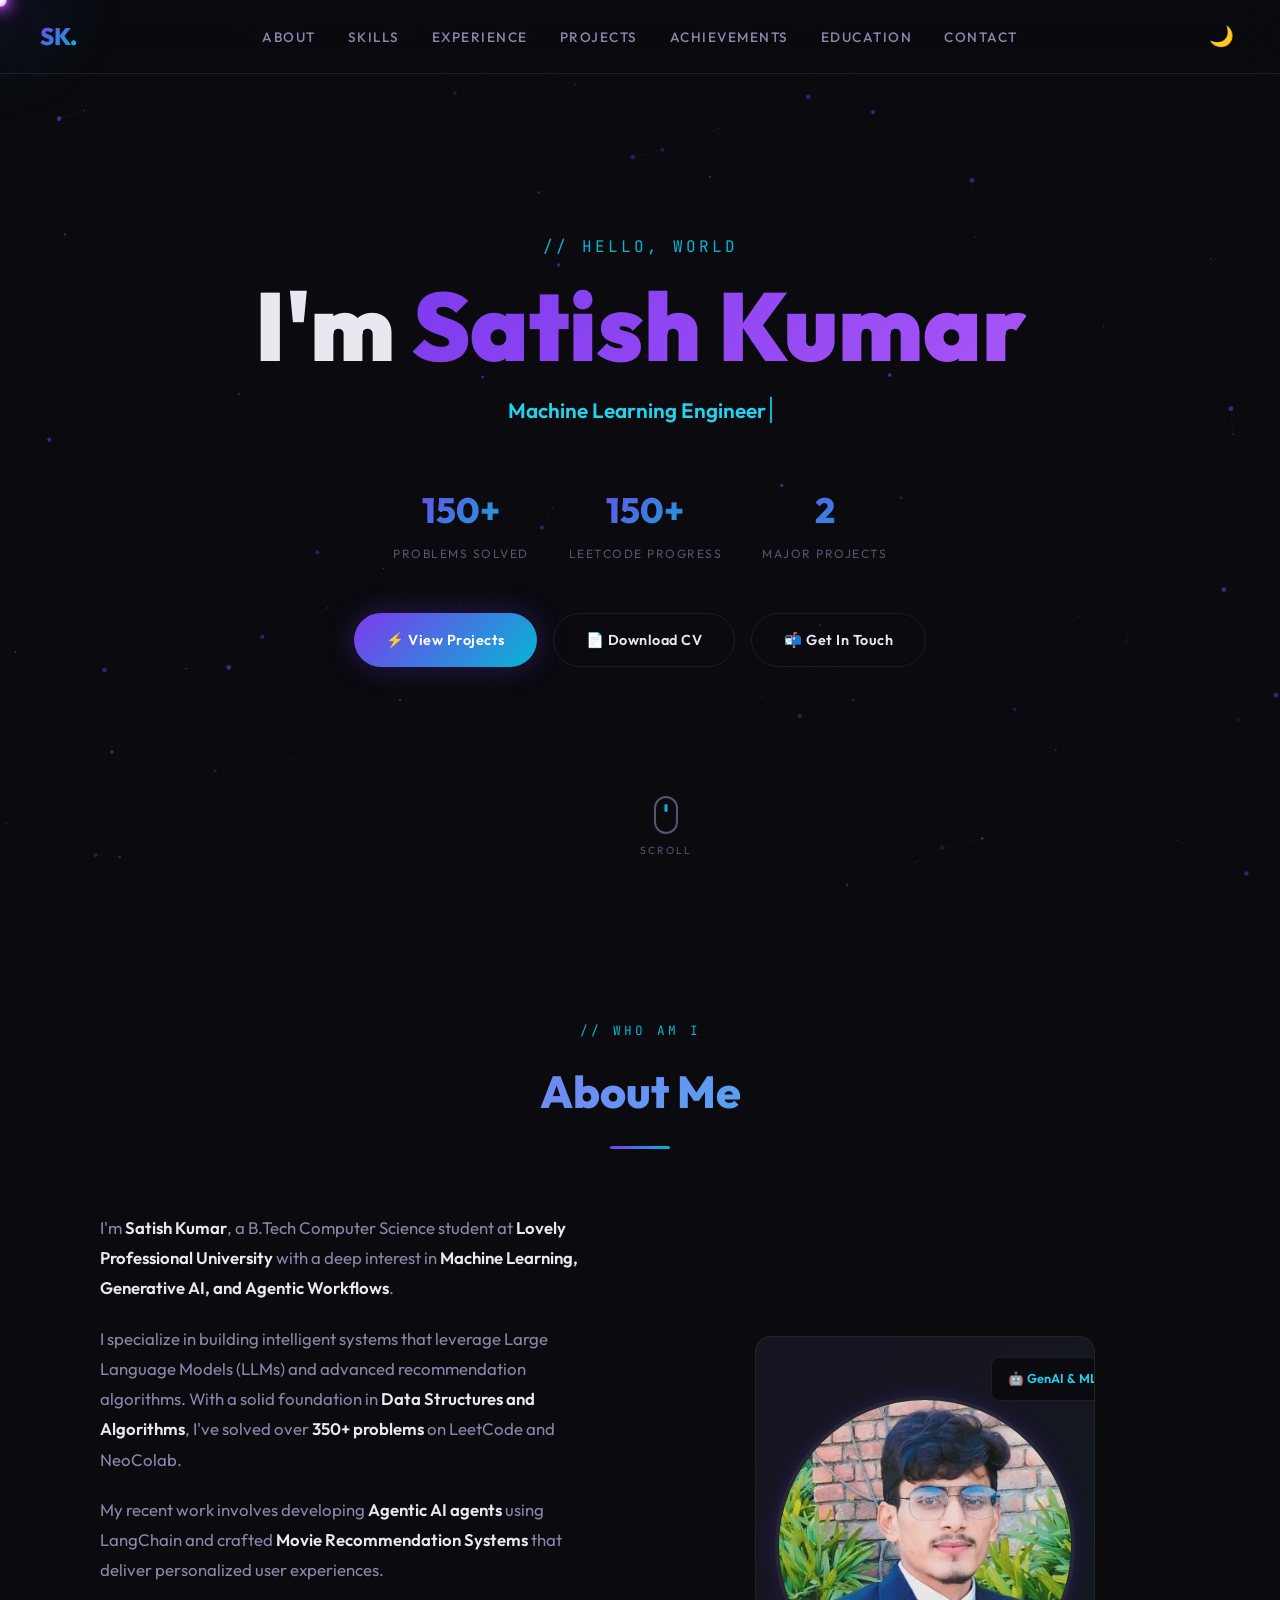
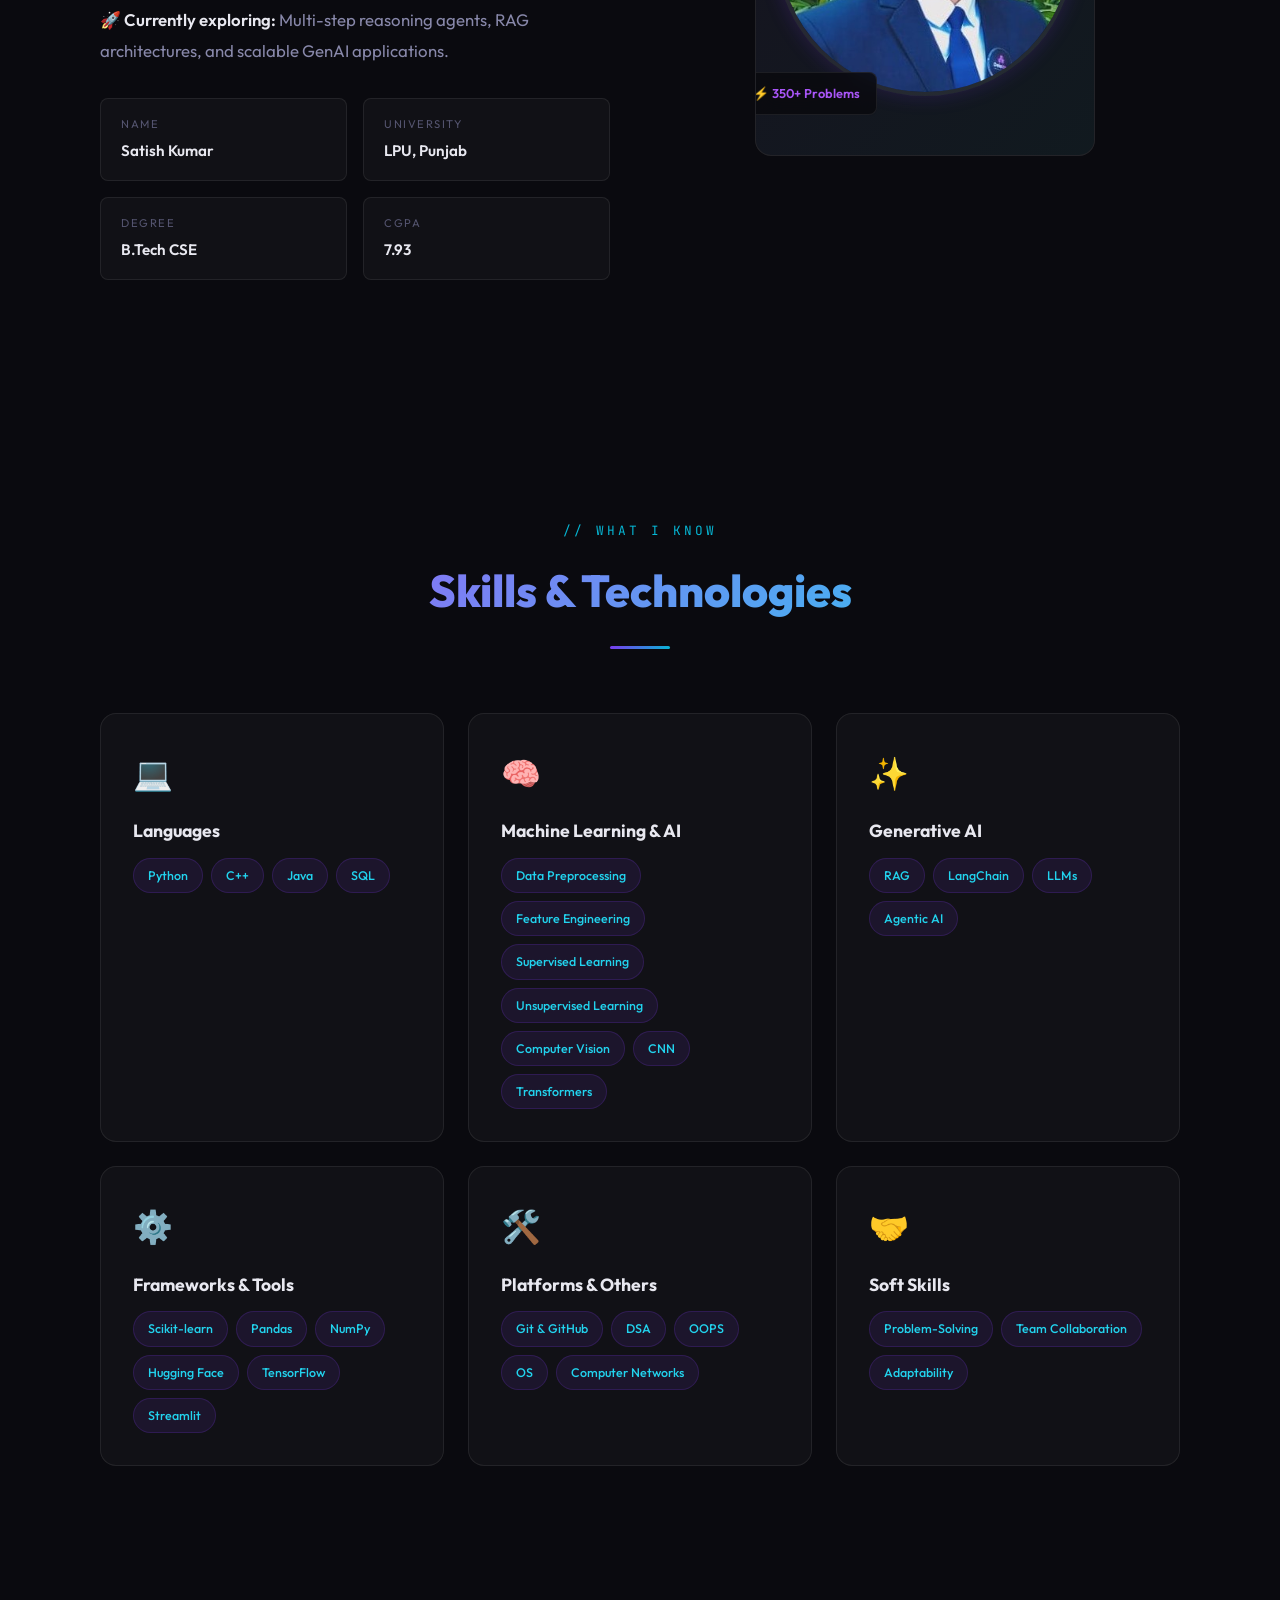
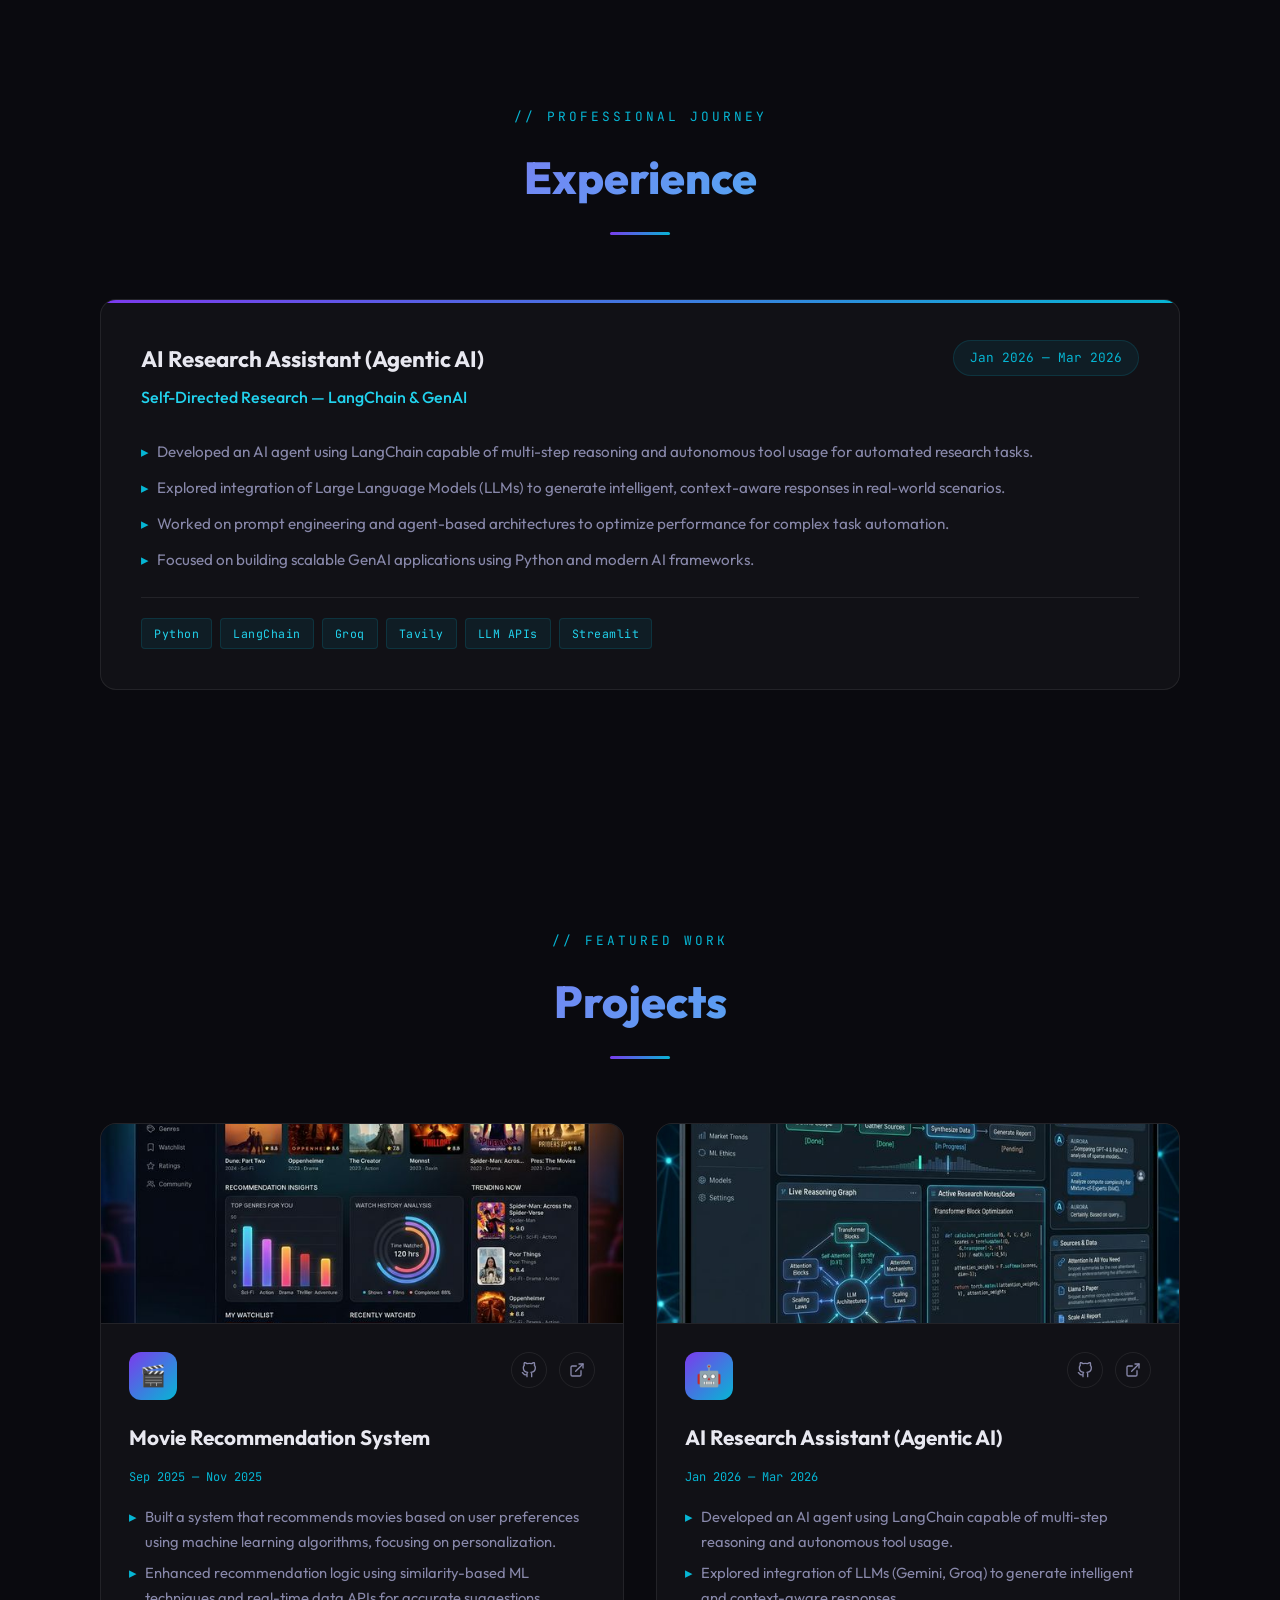
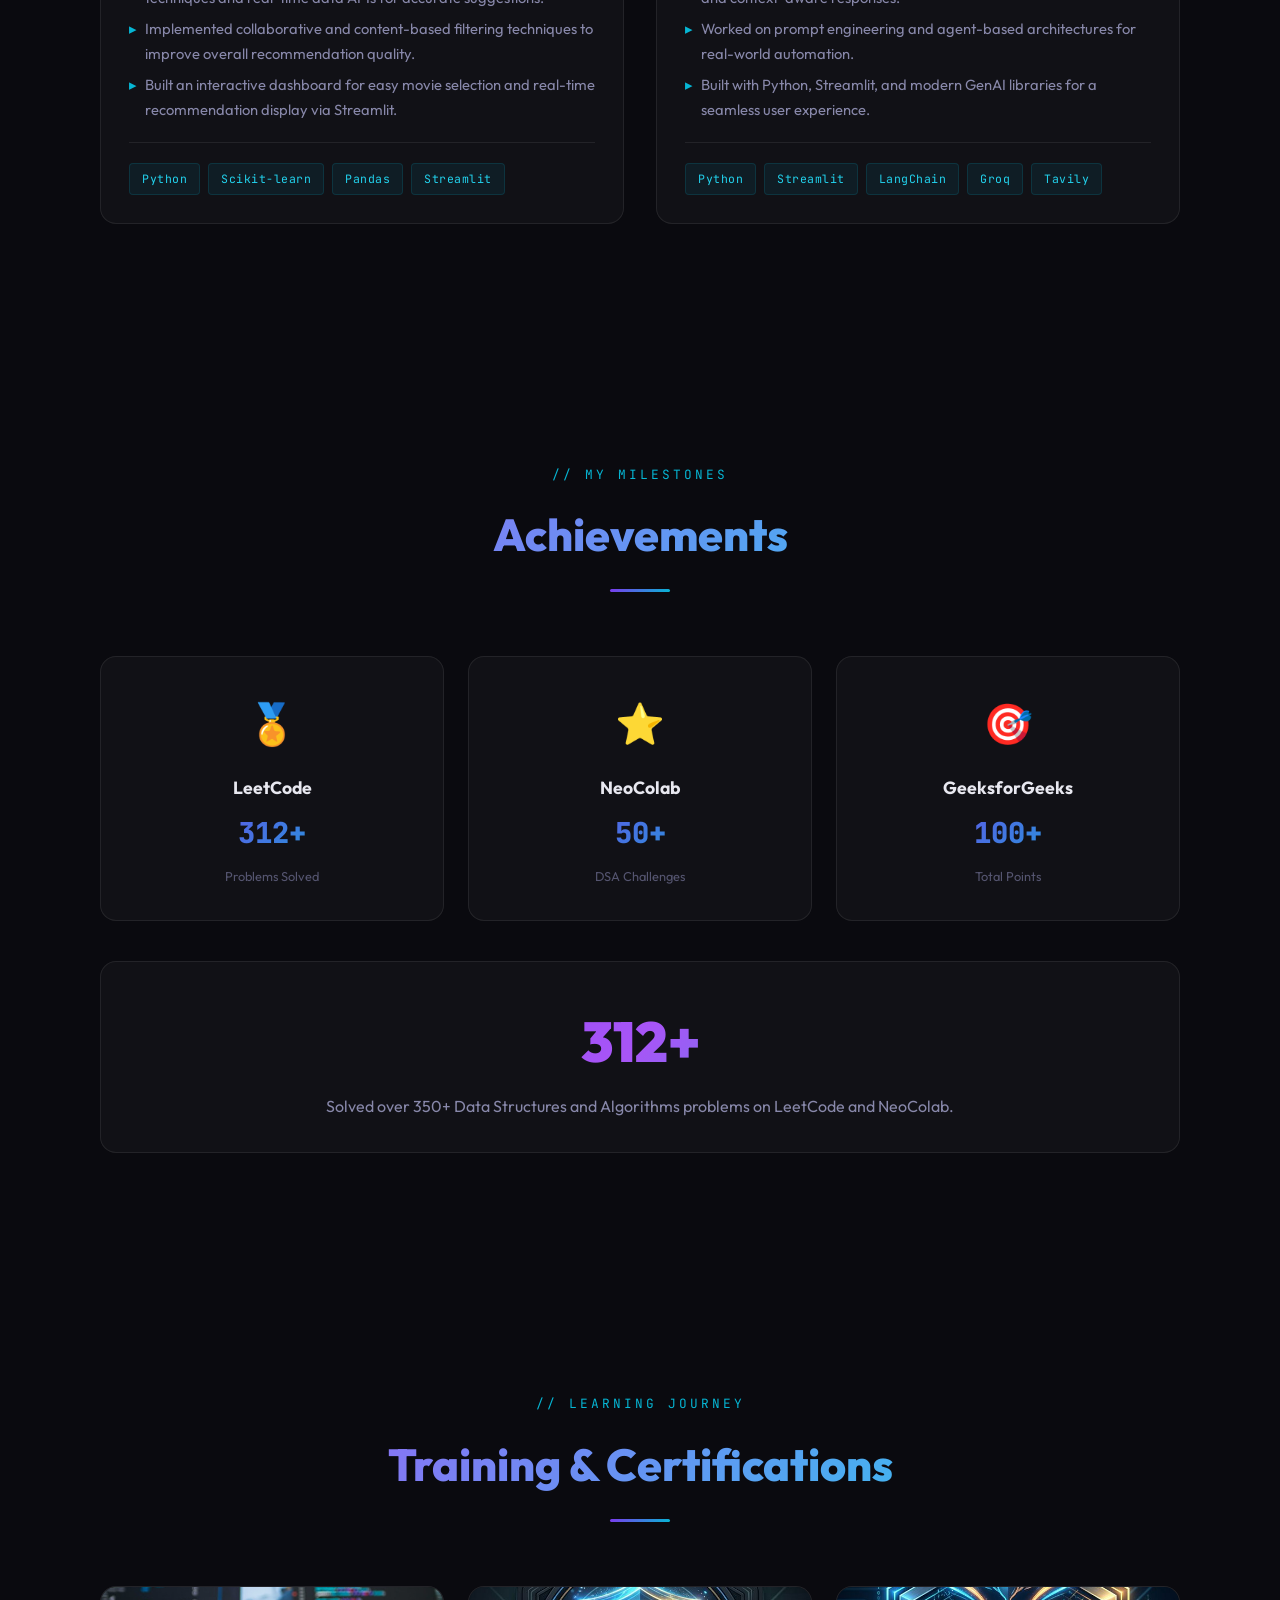
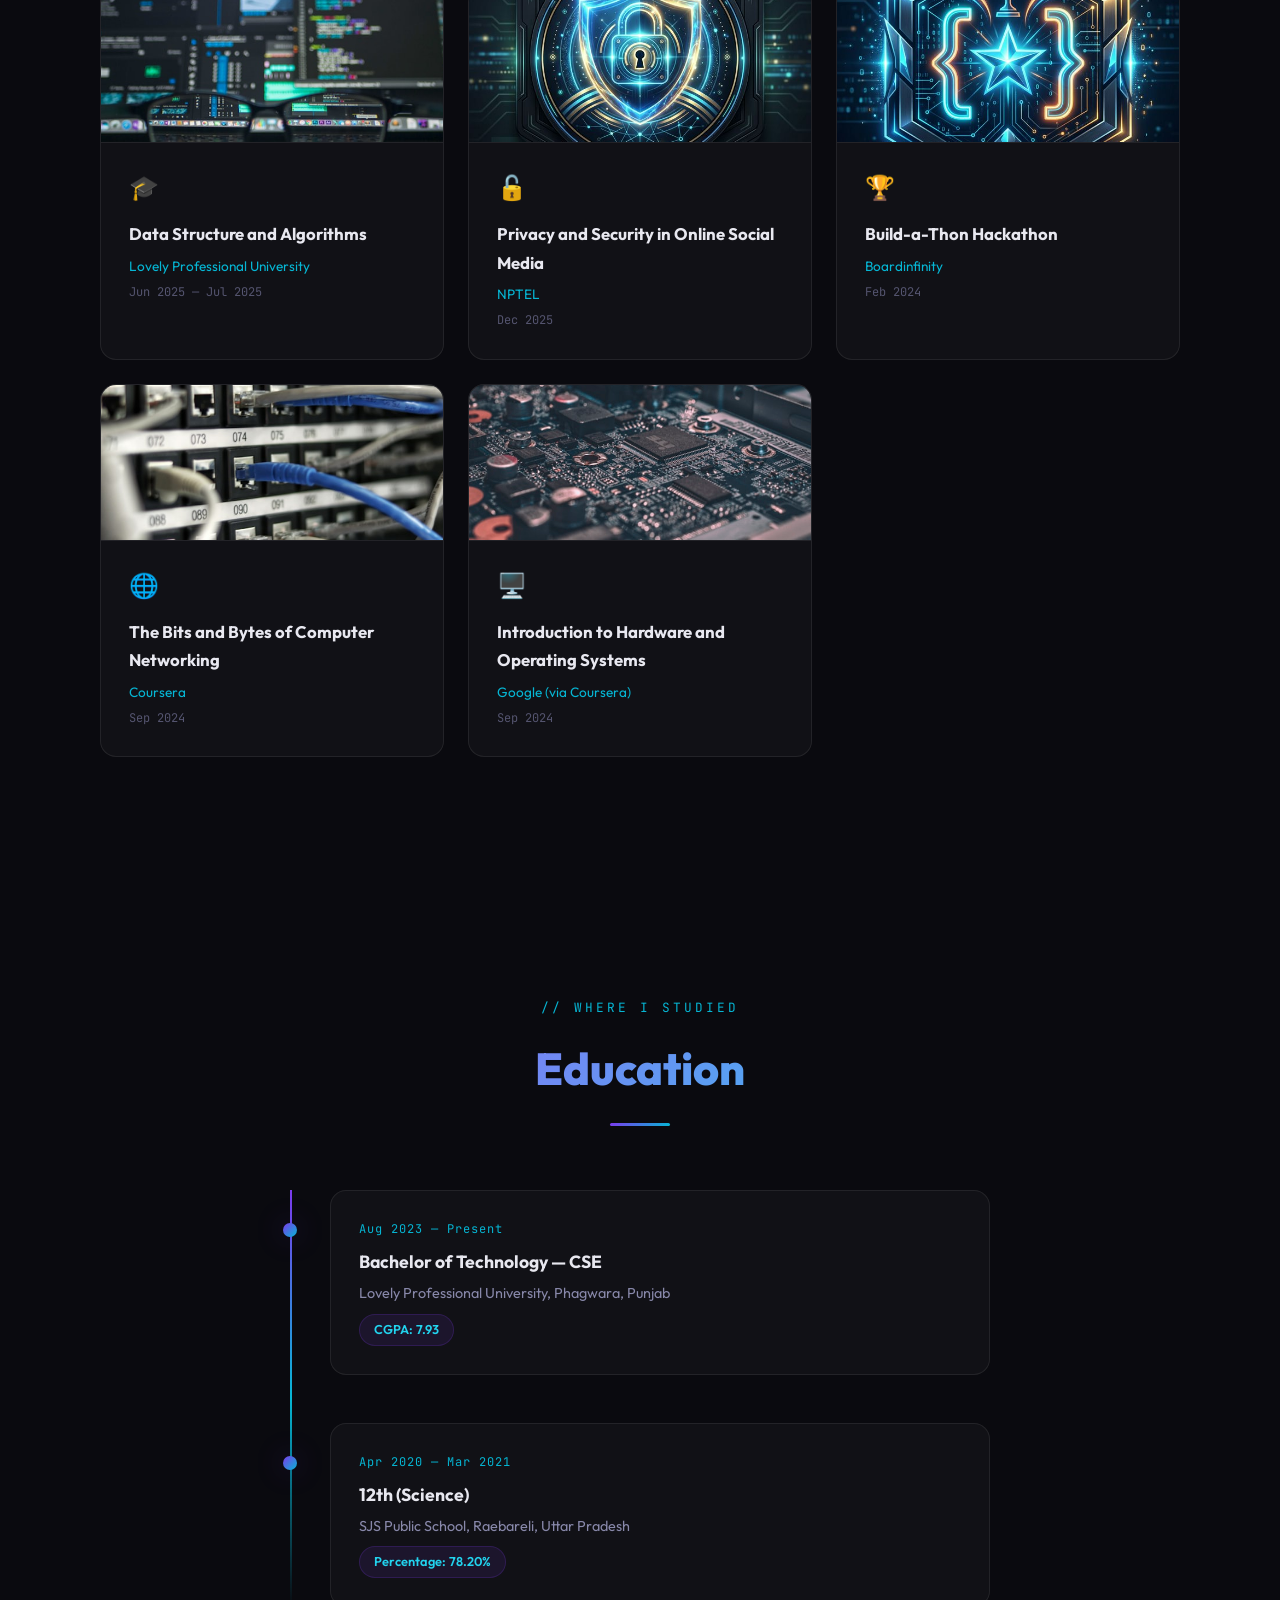
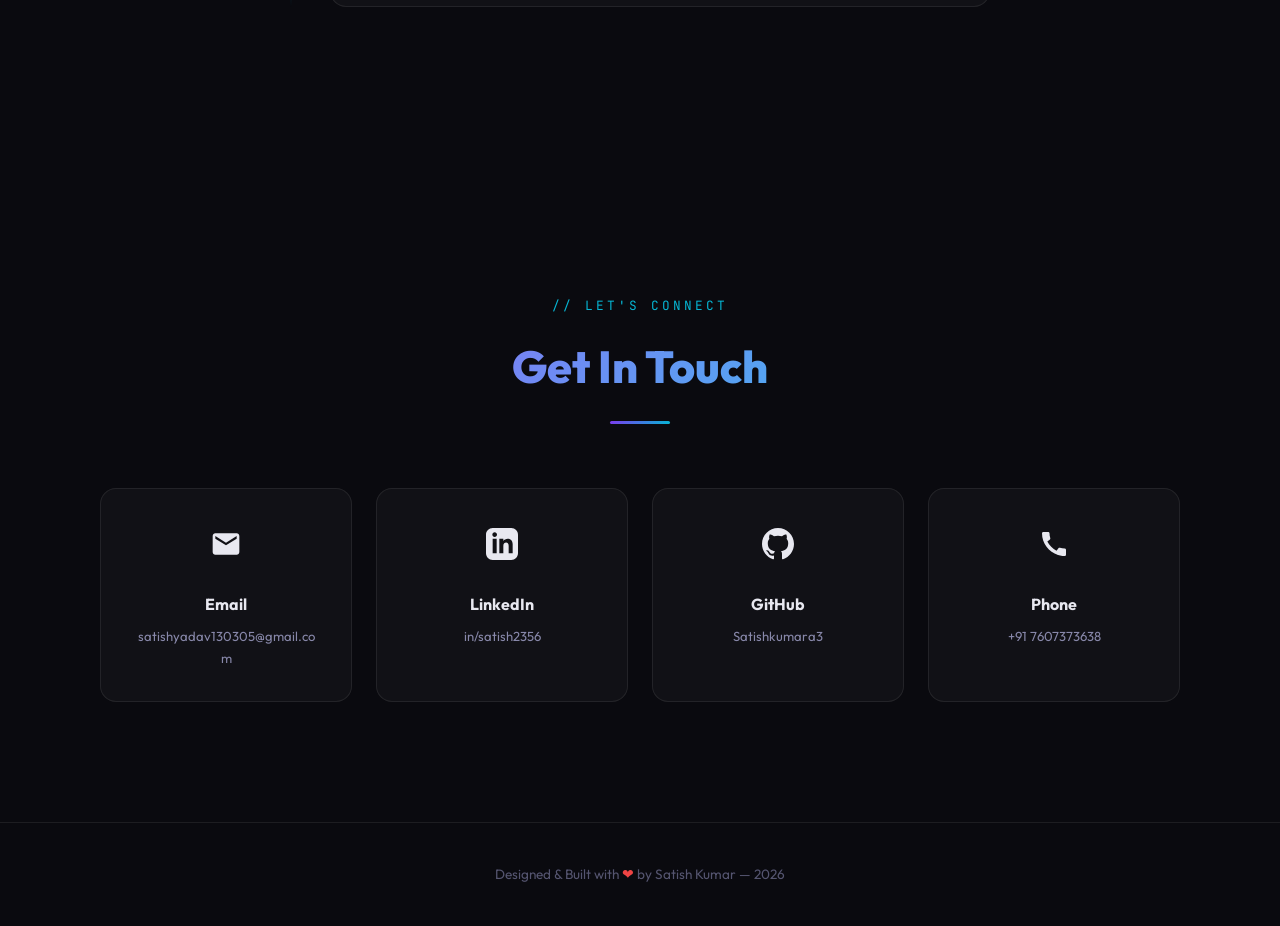
==== portfolio/index.html @ 308700de "Fix: move all portfolio files including cert images to portfolio/ folder" ====
<!DOCTYPE html>
<html lang="en">

<head>
    <meta charset="UTF-8" />
    <meta name="viewport" content="width=device-width, initial-scale=1.0" />
    <meta name="description"
        content="Satish Kumar — Machine Learning Engineer, GenAI Developer & Competitive Programmer. Explore my projects, skills, and achievements." />
    <title>Satish Kumar — Portfolio</title>
    <link rel="stylesheet" href="style.css" />
    <link rel="icon"
        href="data:image/svg+xml,<svg xmlns='http://www.w3.org/2000/svg' viewBox='0 0 100 100'><text y='.9em' font-size='90'>🚀</text></svg>" />
</head>

<body>

    <!-- Cursor Particle Tail -->
    <div id="cursor-tail"></div>
    <div class="cursor-aura"></div>

    <!-- Particles -->
    <canvas id="particles-canvas"></canvas>

    <!-- ===== NAVBAR ===== -->
    <nav class="navbar" id="navbar">
        <a href="#hero" class="nav-logo">SK<span>.</span></a>
        <ul class="nav-links">
            <li><a href="#about">About</a></li>
            <li><a href="#skills">Skills</a></li>
            <li><a href="#experience">Experience</a></li>
            <li><a href="#projects">Projects</a></li>
            <li><a href="#achievements">Achievements</a></li>
            <li><a href="#education">Education</a></li>
            <li><a href="#contact">Contact</a></li>
        </ul>
        <div class="nav-actions">
            <button class="theme-toggle" id="theme-toggle" aria-label="Toggle Theme">🌙</button>
            <button class="nav-hamburger" aria-label="Toggle menu">
                <span></span><span></span><span></span>
            </button>
        </div>
    </nav>

    <!-- ===== HERO ===== -->
    <section class="hero" id="hero">
        <div class="hero-content">
            <p class="hero-greeting">// Hello, World</p>
            <h1 class="hero-name">
                I'm <span class="gradient-text">Satish Kumar</span>
            </h1>
            <div class="hero-title-wrapper">
                <p class="hero-title">
                    <span class="typed-text"></span>
                </p>
            </div>

            <div class="hero-stats">
                <div class="hero-stat">
                    <div class="hero-stat-value" data-count="350" data-suffix="+">0</div>
                    <div class="hero-stat-label">Problems Solved</div>
                </div>
                <div class="hero-stat">
                    <div class="hero-stat-value" id="hero-lc-rating" data-count="350" data-suffix="+">0</div>
                    <div class="hero-stat-label">LeetCode Progress</div>
                </div>
                <div class="hero-stat">
                    <div class="hero-stat-value" id="hero-cc-rating" data-count="2" data-suffix="">0</div>
                    <div class="hero-stat-label">Major Projects</div>
                </div>
            </div>

            <div class="hero-cta">
                <a href="#projects" class="btn btn-primary">⚡ View Projects</a>
                <a href="cv.pdf" download class="btn btn-outline">📄 Download CV</a>
                <a href="#contact" class="btn btn-outline">📬 Get In Touch</a>
            </div>
        </div>

        <div class="scroll-indicator">
            <div class="scroll-mouse"></div>
            <span class="scroll-text">Scroll</span>
        </div>
    </section>

    <!-- ===== ABOUT ===== -->
    <section id="about">
        <div class="section-header reveal">
            <span class="section-tag">// Who Am I</span>
            <h2 class="section-title">About Me</h2>
            <div class="section-line"></div>
        </div>

        <div class="about-grid">
            <div class="about-text reveal-left">
                <p>
                    I'm <strong>Satish Kumar</strong>, a B.Tech Computer Science student at
                    <strong>Lovely Professional University</strong> with a deep interest in
                    <strong>Machine Learning, Generative AI, and Agentic Workflows</strong>.
                </p>
                <p>
                    I specialize in building intelligent systems that leverage Large Language Models (LLMs) and
                    advanced recommendation algorithms. With a solid foundation in <strong>Data Structures and
                        Algorithms</strong>,
                    I've solved over <strong>350+ problems</strong> on LeetCode and NeoColab.
                </p>
                <p>
                    My recent work involves developing <strong>Agentic AI agents</strong> using LangChain and
                    crafted <strong>Movie Recommendation Systems</strong> that deliver personalized user experiences.
                </p>
                <p>
                    🚀 <strong>Currently exploring:</strong> Multi-step reasoning agents, RAG architectures, and
                    scalable GenAI applications.
                </p>

                <div class="about-info-grid">
                    <div class="about-info-item">
                        <div class="about-info-label">Name</div>
                        <div class="about-info-value">Satish Kumar</div>
                    </div>
                    <div class="about-info-item">
                        <div class="about-info-label">University</div>
                        <div class="about-info-value">LPU, Punjab</div>
                    </div>
                    <div class="about-info-item">
                        <div class="about-info-label">Degree</div>
                        <div class="about-info-value">B.Tech CSE</div>
                    </div>
                    <div class="about-info-item">
                        <div class="about-info-label">CGPA</div>
                        <div class="about-info-value">7.93</div>
                    </div>
                </div>
            </div>

            <div class="about-image-wrapper reveal-right">
                <div class="about-image-card">
                    <div class="about-avatar">
                        <img src="profile.jpg" alt="Satish Kumar"
                            onerror="this.style.display='none'; this.parentElement.textContent='SK';" />
                    </div>
                    <div class="floating-badge">🤖 GenAI & ML</div>
                    <div class="floating-badge">⚡ 350+ Problems</div>
                </div>
            </div>
        </div>
    </section>

    <!-- ===== SKILLS ===== -->
    <section id="skills">
        <div class="section-header reveal">
            <span class="section-tag">// What I Know</span>
            <h2 class="section-title">Skills & Technologies</h2>
            <div class="section-line"></div>
        </div>

        <div class="skills-grid">
            <div class="skill-card reveal" style="transition-delay: 0.1s">
                <span class="skill-icon">💻</span>
                <h3>Languages</h3>
                <div class="skill-tags">
                    <span class="skill-tag">Python</span>
                    <span class="skill-tag">C++</span>
                    <span class="skill-tag">Java</span>
                    <span class="skill-tag">SQL</span>
                </div>
            </div>

            <div class="skill-card reveal" style="transition-delay: 0.2s">
                <span class="skill-icon">🧠</span>
                <h3>Machine Learning & AI</h3>
                <div class="skill-tags">
                    <span class="skill-tag">Data Preprocessing</span>
                    <span class="skill-tag">Feature Engineering</span>
                    <span class="skill-tag">Supervised Learning</span>
                    <span class="skill-tag">Unsupervised Learning</span>
                    <span class="skill-tag">Computer Vision</span>
                    <span class="skill-tag">CNN</span>
                    <span class="skill-tag">Transformers</span>
                </div>
            </div>

            <div class="skill-card reveal" style="transition-delay: 0.3s">
                <span class="skill-icon">✨</span>
                <h3>Generative AI</h3>
                <div class="skill-tags">
                    <span class="skill-tag">RAG</span>
                    <span class="skill-tag">LangChain</span>
                    <span class="skill-tag">LLMs</span>
                    <span class="skill-tag">Agentic AI</span>
                </div>
            </div>

            <div class="skill-card reveal" style="transition-delay: 0.4s">
                <span class="skill-icon">⚙️</span>
                <h3>Frameworks & Tools</h3>
                <div class="skill-tags">
                    <span class="skill-tag">Scikit-learn</span>
                    <span class="skill-tag">Pandas</span>
                    <span class="skill-tag">NumPy</span>
                    <span class="skill-tag">Hugging Face</span>
                    <span class="skill-tag">TensorFlow</span>
                    <span class="skill-tag">Streamlit</span>
                </div>
            </div>

            <div class="skill-card reveal" style="transition-delay: 0.5s">
                <span class="skill-icon">🛠️</span>
                <h3>Platforms & Others</h3>
                <div class="skill-tags">
                    <span class="skill-tag">Git & GitHub</span>
                    <span class="skill-tag">DSA</span>
                    <span class="skill-tag">OOPS</span>
                    <span class="skill-tag">OS</span>
                    <span class="skill-tag">Computer Networks</span>
                </div>
            </div>

            <div class="skill-card reveal" style="transition-delay: 0.6s">
                <span class="skill-icon">🤝</span>
                <h3>Soft Skills</h3>
                <div class="skill-tags">
                    <span class="skill-tag">Problem-Solving</span>
                    <span class="skill-tag">Team Collaboration</span>
                    <span class="skill-tag">Adaptability</span>
                </div>
            </div>
        </div>
    </section>

    <!-- ===== EXPERIENCE ===== -->
    <section id="experience">
        <div class="section-header reveal">
            <span class="section-tag">// Professional Journey</span>
            <h2 class="section-title">Experience</h2>
            <div class="section-line"></div>
        </div>

        <div class="experience-card reveal">
            <div class="exp-header">
                <div class="exp-role">
                    <h3>AI Research Assistant (Agentic AI)</h3>
                    <span class="exp-company">Self-Directed Research — LangChain & GenAI</span>
                </div>
                <span class="exp-date">Jan 2026 — Mar 2026</span>
            </div>

            <div class="exp-desc">
                <li>Developed an AI agent using LangChain capable of multi-step reasoning and autonomous tool usage for
                    automated research tasks.</li>
                <li>Explored integration of Large Language Models (LLMs) to generate intelligent, context-aware
                    responses in real-world scenarios.</li>
                <li>Worked on prompt engineering and agent-based architectures to optimize performance for complex task
                    automation.</li>
                <li>Focused on building scalable GenAI applications using Python and modern AI frameworks.</li>
            </div>

            <div class="exp-tech">
                <span>Python</span>
                <span>LangChain</span>
                <span>Groq</span>
                <span>Tavily</span>
                <span>LLM APIs</span>
                <span>Streamlit</span>
            </div>
        </div>
    </section>

    <!-- ===== PROJECTS ===== -->
    <section id="projects">
        <div class="section-header reveal">
            <span class="section-tag">// Featured Work</span>
            <h2 class="section-title">Projects</h2>
            <div class="section-line"></div>
        </div>

        <div class="projects-grid">
            <!-- Project 1 -->
            <div class="project-card reveal">
                <div class="project-image">
                    <img src="movie_recommendation_system.png" alt="Movie Recommendation System" />
                </div>
                <div class="project-header">
                    <div class="project-icon">🎬</div>
                    <div class="project-links">
                        <a href="https://github.com/Satishkumara3/Movie_Recommendation_System" target="_blank"
                            rel="noopener" title="GitHub">
                            <svg width="16" height="16" viewBox="0 0 24 24" fill="none" stroke="currentColor"
                                stroke-width="2" stroke-linecap="round" stroke-linejoin="round">
                                <path
                                    d="M9 19c-5 1.5-5-2.5-7-3m14 6v-3.87a3.37 3.37 0 0 0-.94-2.61c3.14-.35 6.44-1.54 6.44-7A5.44 5.44 0 0 0 20 4.77 5.07 5.07 0 0 0 19.91 1S18.73.65 16 2.48a13.38 13.38 0 0 0-7 0C6.27.65 5.09 1 5.09 1A5.07 5.07 0 0 0 5 4.77a5.44 5.44 0 0 0-1.5 3.78c0 5.42 3.3 6.61 6.44 7A3.37 3.37 0 0 0 9 18.13V22" />
                            </svg>
                        </a>
                        <a href="https://movie-recommendation-system-c9a2.onrender.com" target="_blank" rel="noopener"
                            title="Live Demo">
                            <svg width="16" height="16" viewBox="0 0 24 24" fill="none" stroke="currentColor"
                                stroke-width="2" stroke-linecap="round" stroke-linejoin="round">
                                <path d="M18 13v6a2 2 0 0 1-2 2H5a2 2 0 0 1-2-2V8a2 2 0 0 1 2-2h6" />
                                <polyline points="15 3 21 3 21 9" />
                                <line x1="10" y1="14" x2="21" y2="3" />
                            </svg>
                        </a>
                    </div>
                </div>
                <div class="project-body">
                    <h3 class="project-title">Movie Recommendation System</h3>
                    <span class="project-date">Sep 2025 — Nov 2025</span>
                    <div class="project-desc">
                        <li>Built a system that recommends movies based on user preferences using machine learning
                            algorithms, focusing on personalization.</li>
                        <li>Enhanced recommendation logic using similarity-based ML techniques and real-time data APIs
                            for accurate suggestions.</li>
                        <li>Implemented collaborative and content-based filtering techniques to improve overall
                            recommendation quality.</li>
                        <li>Built an interactive dashboard for easy movie selection and real-time recommendation display
                            via Streamlit.</li>
                    </div>
                    <div class="project-tech">
                        <span>Python</span>
                        <span>Scikit-learn</span>
                        <span>Pandas</span>
                        <span>Streamlit</span>
                    </div>
                </div>
            </div>

            <!-- Project 2 -->
            <div class="project-card reveal" style="transition-delay: 0.15s">
                <div class="project-image">
                    <img src="ai_research_assistant.png" alt="AI Research Assistant" />
                </div>
                <div class="project-header">
                    <div class="project-icon">🤖</div>
                    <div class="project-links">
                        <a href="https://github.com/Satishkumara3/langchain_agent_ai" target="_blank" rel="noopener"
                            title="GitHub">
                            <svg width="16" height="16" viewBox="0 0 24 24" fill="none" stroke="currentColor"
                                stroke-width="2" stroke-linecap="round" stroke-linejoin="round">
                                <path
                                    d="M9 19c-5 1.5-5-2.5-7-3m14 6v-3.87a3.37 3.37 0 0 0-.94-2.61c3.14-.35 6.44-1.54 6.44-7A5.44 5.44 0 0 0 20 4.77 5.07 5.07 0 0 0 19.91 1S18.73.65 16 2.48a13.38 13.38 0 0 0-7 0C6.27.65 5.09 1 5.09 1A5.07 5.07 0 0 0 5 4.77a5.44 5.44 0 0 0-1.5 3.78c0 5.42 3.3 6.61 6.44 7A3.37 3.37 0 0 0 9 18.13V22" />
                            </svg>
                        </a>
                        <a href="https://langchainagentai-nmfdshcb5ynuzdqsv2qmqd.streamlit.app" target="_blank"
                            rel="noopener" title="Live Demo">
                            <svg width="16" height="16" viewBox="0 0 24 24" fill="none" stroke="currentColor"
                                stroke-width="2" stroke-linecap="round" stroke-linejoin="round">
                                <path d="M18 13v6a2 2 0 0 1-2 2H5a2 2 0 0 1-2-2V8a2 2 0 0 1 2-2h6" />
                                <polyline points="15 3 21 3 21 9" />
                                <line x1="10" y1="14" x2="21" y2="3" />
                            </svg>
                        </a>
                    </div>
                </div>
                <div class="project-body">
                    <h3 class="project-title">AI Research Assistant (Agentic AI)</h3>
                    <span class="project-date">Jan 2026 — Mar 2026</span>
                    <div class="project-desc">
                        <li>Developed an AI agent using LangChain capable of multi-step reasoning and autonomous tool
                            usage.</li>
                        <li>Explored integration of LLMs (Gemini, Groq) to generate intelligent and context-aware
                            responses.</li>
                        <li>Worked on prompt engineering and agent-based architectures for real-world automation.</li>
                        <li>Built with Python, Streamlit, and modern GenAI libraries for a seamless user experience.
                        </li>
                    </div>
                    <div class="project-tech">
                        <span>Python</span>
                        <span>Streamlit</span>
                        <span>LangChain</span>
                        <span>Groq</span>
                        <span>Tavily</span>
                    </div>
                </div>
            </div>
        </div>
    </section>

    <!-- ===== ACHIEVEMENTS ===== -->
    <section id="achievements">
        <div class="section-header reveal">
            <span class="section-tag">// My Milestones</span>
            <h2 class="section-title">Achievements</h2>
            <div class="section-line"></div>
        </div>

        <div class="achievements-grid">
            <a href="https://leetcode.com/Satishkumara3" target="_blank" rel="noopener" class="achievement-card reveal"
                style="transition-delay: 0.1s">
                <span class="achievement-icon">🏅</span>
                <h3>LeetCode</h3>
                <div class="achievement-rating" id="ach-lc-rating" data-count="350" data-suffix="+">0</div>
                <p class="achievement-label" id="ach-lc-label">Problems Solved</p>
            </a>

            <div class="achievement-card reveal" style="transition-delay: 0.2s">
                <span class="achievement-icon">⭐</span>
                <h3>NeoColab</h3>
                <div class="achievement-rating" data-count="50" data-suffix="+">0</div>
                <p class="achievement-label">DSA Challenges</p>
            </div>

            <div class="achievement-card reveal" style="transition-delay: 0.3s">
                <span class="achievement-icon">🎯</span>
                <h3>GeeksforGeeks</h3>
                <div class="achievement-rating" data-count="100" data-suffix="+">0</div>
                <p class="achievement-label">Total Points</p>
            </div>
        </div>

        <div class="achievement-total reveal" style="transition-delay: 0.4s">
            <div class="achievement-total-value" data-count="350" data-suffix="+">0</div>
            <p class="achievement-total-label">Solved over 350+ Data Structures and Algorithms problems on LeetCode and
                NeoColab.</p>
        </div>
    </section>

    <!-- ===== TRAINING & CERTS ===== -->
    <section id="certifications">
        <div class="section-header reveal">
            <span class="section-tag">// Learning Journey</span>
            <h2 class="section-title">Training & Certifications</h2>
            <div class="section-line"></div>
        </div>

        <div class="certs-grid">
            <div class="cert-card reveal" style="transition-delay: 0.1s">
                <div class="cert-image">
                    <img src="cert_dsa.jpg" alt="Data Structure and Algorithms" />
                </div>
                <span class="cert-badge">🎓</span>
                <h3>Data Structure and Algorithms</h3>
                <p class="cert-issuer">Lovely Professional University</p>
                <p class="cert-date">Jun 2025 — Jul 2025</p>
            </div>

            <div class="cert-card reveal" style="transition-delay: 0.2s">
                <div class="cert-image">
                    <img src="cert_privacy.png" alt="Privacy and Security" />
                </div>
                <span class="cert-badge">🔓</span>
                <h3>Privacy and Security in Online Social Media</h3>
                <p class="cert-issuer">NPTEL</p>
                <p class="cert-date">Dec 2025</p>
            </div>

            <div class="cert-card reveal" style="transition-delay: 0.3s">
                <div class="cert-image">
                    <img src="cert_hackathon.png" alt="Build-a-Thon Hackathon" />
                </div>
                <span class="cert-badge">🏆</span>
                <h3>Build-a-Thon Hackathon</h3>
                <p class="cert-issuer">Boardinfinity</p>
                <p class="cert-date">Feb 2024</p>
            </div>

            <div class="cert-card reveal" style="transition-delay: 0.4s">
                <div class="cert-image">
                    <img src="cert_networking.jpg" alt="The Bits and Bytes of Computer Networking" />
                </div>
                <span class="cert-badge">🌐</span>
                <h3>The Bits and Bytes of Computer Networking</h3>
                <p class="cert-issuer">Coursera</p>
                <p class="cert-date">Sep 2024</p>
            </div>

            <div class="cert-card reveal" style="transition-delay: 0.5s">
                <div class="cert-image">
                    <img src="cert_hardware.jpg" alt="Introduction to Hardware and Operating Systems" />
                </div>
                <span class="cert-badge">🖥️</span>
                <h3>Introduction to Hardware and Operating Systems</h3>
                <p class="cert-issuer">Google (via Coursera)</p>
                <p class="cert-date">Sep 2024</p>
            </div>
        </div>
    </section>

    <!-- ===== EDUCATION ===== -->
    <section id="education">
        <div class="section-header reveal">
            <span class="section-tag">// Where I Studied</span>
            <h2 class="section-title">Education</h2>
            <div class="section-line"></div>
        </div>

        <div class="timeline">
            <div class="timeline-item reveal">
                <span class="timeline-date">Aug 2023 — Present</span>
                <h3>Bachelor of Technology — CSE</h3>
                <p>Lovely Professional University, Phagwara, Punjab</p>
                <span class="timeline-grade">CGPA: 7.93</span>
            </div>

            <div class="timeline-item reveal" style="transition-delay: 0.15s">
                <span class="timeline-date">Apr 2020 — Mar 2021</span>
                <h3>12th (Science)</h3>
                <p>SJS Public School, Raebareli, Uttar Pradesh</p>
                <span class="timeline-grade">Percentage: 78.20%</span>
            </div>
        </div>
    </section>

    <!-- ===== CONTACT ===== -->
    <section id="contact">
        <div class="section-header reveal">
            <span class="section-tag">// Let's Connect</span>
            <h2 class="section-title">Get In Touch</h2>
            <div class="section-line"></div>
        </div>

        <div class="contact-grid">
            <a href="mailto:satishyadav130305@gmail.com" class="contact-card reveal" style="transition-delay: 0.1s">
                <span class="contact-icon">
                    <svg width="1em" height="1em" viewBox="0 0 24 24" fill="currentColor"><path d="M20 4H4C2.9 4 2.01 4.9 2.01 6L2 18c0 1.1.9 2 2 2h16c1.1 0 2-.9 2-2V6c0-1.1-.9-2-2-2zm0 4l-8 5-8-5V6l8 5 8-5v2z"/></svg>
                </span>
                <h3>Email</h3>
                <p>satishyadav130305@gmail.com</p>
            </a>

            <a href="https://www.linkedin.com/in/satish2356/" target="_blank" rel="noopener" class="contact-card reveal"
                style="transition-delay: 0.2s">
                <span class="contact-icon">
                    <svg width="1em" height="1em" viewBox="0 0 24 24" fill="currentColor"><path d="M19 0H5C2.239 0 0 2.239 0 5v14c0 2.761 2.239 5 5 5h14c2.762 0 5-2.239 5-5V5c0-2.761-2.238-5-5-5zM8 19H5V8h3v11zM6.5 6.732c-.966 0-1.75-.79-1.75-1.764s.784-1.764 1.75-1.764 1.75.79 1.75 1.764-.783 1.764-1.75 1.764zM20 19h-3v-5.604c0-3.368-4-3.113-4 0V19h-3V8h3v1.765c1.396-2.586 7-2.777 7 2.476V19z"/></svg>
                </span>
                <h3>LinkedIn</h3>
                <p>in/satish2356</p>
            </a>

            <a href="https://github.com/Satishkumara3" target="_blank" rel="noopener" class="contact-card reveal"
                style="transition-delay: 0.3s">
                <span class="contact-icon">
                    <svg width="1em" height="1em" viewBox="0 0 24 24" fill="currentColor"><path d="M12 0C5.374 0 0 5.373 0 12c0 5.302 3.438 9.8 8.207 11.387.599.111.793-.261.793-.577v-2.234c-3.338.726-4.033-1.416-4.033-1.416-.546-1.387-1.333-1.756-1.333-1.756-1.089-.745.083-.729.083-.729 1.205.084 1.839 1.237 1.839 1.237 1.07 1.834 2.807 1.304 3.492.997.107-.775.418-1.305.762-1.604-2.665-.305-5.467-1.334-5.467-5.931 0-1.311.469-2.381 1.236-3.221-.124-.303-.535-1.524.117-3.176 0 0 1.008-.322 3.301 1.23.957-.266 1.983-.399 3.003-.404 1.02.005 2.047.138 3.006.404 2.291-1.552 3.297-1.23 3.297-1.23.653 1.653.242 2.874.118 3.176.77.84 1.235 1.911 1.235 3.221 0 4.609-2.807 5.624-5.479 5.921.43.372.823 1.102.823 2.222v3.293c0 .319.192.694.801.576C20.566 21.797 24 17.3 24 12c0-6.627-5.373-12-12-12z"/></svg>
                </span>
                <h3>GitHub</h3>
                <p>Satishkumara3</p>
            </a>

            <a href="tel:+917607373638" class="contact-card reveal" style="transition-delay: 0.4s">
                <span class="contact-icon">
                    <svg width="1em" height="1em" viewBox="0 0 24 24" fill="currentColor"><path d="M20.01 15.38c-1.23 0-2.42-.2-3.53-.56-.35-.12-.74-.03-1.01.24l-1.57 1.97c-2.83-1.35-5.48-3.9-6.89-6.83l1.95-1.66c.27-.28.35-.67.24-1.02-.37-1.11-.56-2.3-.56-3.53 0-.54-.45-.99-.99-.99H4.19C3.65 3 3 3.24 3 3.99 3 13.28 10.73 21 20.01 21c.71 0 .99-.63.99-1.18v-3.45c0-.54-.45-.99-.99-.99z"/></svg>
                </span>
                <h3>Phone</h3>
                <p>+91 7607373638</p>
            </a>
        </div>
    </section>

    <!-- ===== FOOTER ===== -->
    <footer class="footer">
        <p>Designed & Built with <span class="heart">❤</span> by Satish Kumar — 2026</p>
    </footer>

    <script src="script.js"></script>
</body>

</html>
---- portfolio/style.css ----
/* ===== IMPORTS ===== */
@import url('https://fonts.googleapis.com/css2?family=Inter:wght@300;400;500;600;700;800;900&family=JetBrains+Mono:wght@400;500;700&family=Outfit:wght@300;400;500;600;700;800;900&display=swap');

/* ===== CSS VARIABLES ===== */
:root {
    --bg-primary: #0a0a0f;
    --bg-secondary: #12121a;
    --bg-card: rgba(18, 18, 30, 0.6);
    --bg-glass: rgba(255, 255, 255, 0.03);
    --border-glass: rgba(255, 255, 255, 0.08);
    --text-primary: #e8e8f0;
    --text-secondary: #8888aa;
    --text-muted: #555570;
    --accent-1: #7c3aed;
    --accent-2: #06b6d4;
    --accent-3: #a855f7;
    --accent-4: #22d3ee;
    --gradient-1: linear-gradient(135deg, #7c3aed, #06b6d4);
    --gradient-2: linear-gradient(135deg, #a855f7, #22d3ee);
    --gradient-3: linear-gradient(135deg, #7c3aed 0%, #a855f7 50%, #06b6d4 100%);
    --glow-purple: 0 0 30px rgba(124, 58, 237, 0.3);
    --glow-cyan: 0 0 30px rgba(6, 182, 212, 0.3);
    --font-primary: 'Outfit', sans-serif;
    --font-mono: 'JetBrains Mono', monospace;
    --radius: 16px;
    --radius-sm: 8px;
    --transition: 0.4s cubic-bezier(0.25, 0.46, 0.45, 0.94);
}

/* ===== LIGHT THEME VARIABLES ===== */
[data-theme="light"] {
    --bg-primary: #f4f4f8;
    --bg-secondary: #ffffff;
    --bg-card: rgba(255, 255, 255, 0.7);
    --bg-glass: rgba(0, 0, 0, 0.04);
    --border-glass: rgba(0, 0, 0, 0.08);
    --text-primary: #12121a;
    --text-secondary: #4a4a5e;
    --text-muted: #73738c;
    --glow-purple: 0 0 20px rgba(124, 58, 237, 0.15);
    --glow-cyan: 0 0 20px rgba(6, 182, 212, 0.15);
}

/* ===== RESET & BASE ===== */
*,
*::before,
*::after {
    margin: 0;
    padding: 0;
    box-sizing: border-box;
}

html {
    scroll-behavior: smooth;
    scroll-padding-top: 80px;
}

body {
    font-family: var(--font-primary);
    background: var(--bg-primary);
    color: var(--text-primary);
    overflow-x: hidden;
    cursor: default;
    line-height: 1.7;
}

a {
    color: inherit;
    text-decoration: none;
}

button {
    cursor: pointer;
}

::selection {
    background: rgba(124, 58, 237, 0.4);
    color: #fff;
}

/* ===== CUSTOM SCROLLBAR ===== */
::-webkit-scrollbar {
    width: 6px;
}

::-webkit-scrollbar-track {
    background: var(--bg-primary);
}

::-webkit-scrollbar-thumb {
    background: var(--gradient-1);
    border-radius: 3px;
}

/* ===== CURSOR PARTICLE TAIL ===== */
.cursor-dot {
    position: fixed;
    border-radius: 50%;
    pointer-events: none;
    z-index: 99999;
    transform: translate(-50%, -50%);
    mix-blend-mode: screen;
    will-change: transform, opacity;
}

.cursor-aura {
    position: fixed;
    width: 250px;
    height: 250px;
    border-radius: 50%;
    background: radial-gradient(circle, rgba(124, 58, 237, 0.07), rgba(6, 182, 212, 0.03), transparent 70%);
    pointer-events: none;
    z-index: 9998;
    transform: translate(-50%, -50%);
    transition: transform 0.8s cubic-bezier(0.25, 0.46, 0.45, 0.94);
}

/* ===== PARTICLE CANVAS ===== */
#particles-canvas {
    position: fixed;
    top: 0;
    left: 0;
    width: 100%;
    height: 100%;
    z-index: 0;
    pointer-events: none;
}

/* ===== NAVIGATION ===== */
.navbar {
    position: fixed;
    top: 0;
    left: 0;
    right: 0;
    z-index: 1000;
    padding: 16px 40px;
    display: flex;
    justify-content: space-between;
    align-items: center;
    background: rgba(10, 10, 15, 0.6);
    backdrop-filter: blur(20px);
    -webkit-backdrop-filter: blur(20px);
    border-bottom: 1px solid var(--border-glass);
    transition: var(--transition);
}

.navbar.scrolled {
    padding: 10px 40px;
    background: rgba(10, 10, 15, 0.85);
}

.nav-logo {
    font-size: 1.5rem;
    font-weight: 800;
    background: var(--gradient-1);
    -webkit-background-clip: text;
    -webkit-text-fill-color: transparent;
    background-clip: text;
    letter-spacing: -0.5px;
}

.nav-logo span {
    color: var(--accent-2);
    -webkit-text-fill-color: var(--accent-2);
}

.nav-links {
    display: flex;
    gap: 32px;
    list-style: none;
}

.nav-links a {
    font-size: 0.85rem;
    font-weight: 500;
    color: var(--text-secondary);
    text-transform: uppercase;
    letter-spacing: 1.5px;
    position: relative;
    padding: 4px 0;
    transition: color var(--transition);
}

.nav-links a::after {
    content: '';
    position: absolute;
    bottom: -2px;
    left: 0;
    width: 0;
    height: 2px;
    background: var(--gradient-1);
    border-radius: 1px;
    transition: width var(--transition);
}

.nav-links a:hover,
.nav-links a.active {
    color: var(--text-primary);
}

.nav-links a:hover::after,
.nav-links a.active::after {
    width: 100%;
}

.nav-actions {
    display: flex;
    align-items: center;
    gap: 16px;
}

.theme-toggle {
    background: none;
    border: none;
    font-size: 1.25rem;
    cursor: pointer;
    color: var(--text-primary);
    display: flex;
    align-items: center;
    justify-content: center;
    padding: 6px;
    border-radius: 50%;
    transition: var(--transition);
}

.theme-toggle:hover {
    background: var(--bg-glass);
    color: var(--accent-2);
    transform: scale(1.1);
}

.nav-hamburger {
    display: none;
    flex-direction: column;
    gap: 5px;
    background: none;
    border: none;
    padding: 5px;
}

.nav-hamburger span {
    width: 24px;
    height: 2px;
    background: var(--text-primary);
    border-radius: 2px;
    transition: var(--transition);
}

/* ===== SECTIONS (shared) ===== */
section {
    position: relative;
    z-index: 1;
    padding: 120px 60px;
    max-width: 1200px;
    margin: 0 auto;
}

.section-header {
    text-align: center;
    margin-bottom: 64px;
}

.section-tag {
    font-family: var(--font-mono);
    font-size: 0.8rem;
    color: var(--accent-2);
    text-transform: uppercase;
    letter-spacing: 3px;
    margin-bottom: 12px;
    display: block;
}

.section-title {
    font-size: 2.8rem;
    font-weight: 800;
    background: var(--gradient-2);
    -webkit-background-clip: text;
    -webkit-text-fill-color: transparent;
    background-clip: text;
    margin-bottom: 16px;
}

.section-line {
    width: 60px;
    height: 3px;
    background: var(--gradient-1);
    border-radius: 2px;
    margin: 0 auto;
}

/* ===== HERO ===== */
.hero {
    min-height: 100vh;
    display: flex;
    align-items: center;
    justify-content: center;
    text-align: center;
    padding: 0 40px;
    position: relative;
    overflow: hidden;
}

.hero-content {
    position: relative;
    z-index: 2;
}

.hero-greeting {
    font-family: var(--font-mono);
    font-size: 1rem;
    color: var(--accent-2);
    letter-spacing: 3px;
    text-transform: uppercase;
    margin-bottom: 16px;
    opacity: 0;
    transform: translateY(20px);
    animation: fadeSlideUp 0.8s 0.3s forwards;
}

.hero-name {
    font-size: clamp(3rem, 8vw, 6rem);
    font-weight: 900;
    line-height: 1.05;
    margin-bottom: 16px;
    opacity: 0;
    transform: translateY(30px);
    animation: fadeSlideUp 0.8s 0.5s forwards;
}

.hero-name .gradient-text {
    background: var(--gradient-3);
    -webkit-background-clip: text;
    -webkit-text-fill-color: transparent;
    background-clip: text;
    background-size: 200% 200%;
    animation: gradientShift 4s ease-in-out infinite;
}

.hero-title-wrapper {
    height: 40px;
    overflow: hidden;
    margin-bottom: 24px;
    opacity: 0;
    animation: fadeSlideUp 0.8s 0.7s forwards;
}

.hero-title {
    font-size: 1.3rem;
    font-weight: 400;
    color: var(--text-secondary);
}

.hero-title .typed-text {
    color: var(--accent-4);
    font-weight: 600;
    border-right: 2px solid var(--accent-2);
    padding-right: 4px;
    animation: blink 0.8s step-end infinite;
}

.hero-stats {
    display: flex;
    gap: 40px;
    justify-content: center;
    margin-top: 48px;
    opacity: 0;
    transform: translateY(20px);
    animation: fadeSlideUp 0.8s 0.9s forwards;
}

.hero-stat {
    text-align: center;
}

.hero-stat-value {
    font-size: 2.2rem;
    font-weight: 800;
    background: var(--gradient-1);
    -webkit-background-clip: text;
    -webkit-text-fill-color: transparent;
    background-clip: text;
}

.hero-stat-label {
    font-size: 0.75rem;
    color: var(--text-muted);
    text-transform: uppercase;
    letter-spacing: 1.5px;
    margin-top: 4px;
}

.hero-cta {
    display: flex;
    gap: 16px;
    justify-content: center;
    margin-top: 48px;
    opacity: 0;
    animation: fadeSlideUp 0.8s 1.1s forwards;
}

.btn {
    display: inline-flex;
    align-items: center;
    gap: 8px;
    padding: 14px 32px;
    border-radius: 50px;
    font-family: var(--font-primary);
    font-weight: 600;
    font-size: 0.9rem;
    border: none;
    transition: all var(--transition);
    position: relative;
    overflow: hidden;
    letter-spacing: 0.5px;
}

.btn-primary {
    background: var(--gradient-1);
    color: #fff;
    box-shadow: var(--glow-purple);
}

.btn-primary:hover {
    transform: translateY(-3px);
    box-shadow: 0 0 50px rgba(124, 58, 237, 0.5);
}

.btn-outline {
    background: transparent;
    color: var(--text-primary);
    border: 1px solid var(--border-glass);
    backdrop-filter: blur(10px);
}

.btn-outline:hover {
    border-color: var(--accent-2);
    box-shadow: var(--glow-cyan);
    transform: translateY(-3px);
}

.scroll-indicator {
    position: absolute;
    bottom: 40px;
    left: 50%;
    transform: translateX(-50%);
    display: flex;
    flex-direction: column;
    align-items: center;
    gap: 8px;
    opacity: 0;
    animation: fadeSlideUp 0.8s 1.5s forwards;
}

.scroll-mouse {
    width: 24px;
    height: 38px;
    border: 2px solid var(--text-muted);
    border-radius: 12px;
    position: relative;
}

.scroll-mouse::before {
    content: '';
    position: absolute;
    top: 6px;
    left: 50%;
    transform: translateX(-50%);
    width: 3px;
    height: 8px;
    background: var(--accent-2);
    border-radius: 2px;
    animation: scrollWheel 2s infinite;
}

.scroll-text {
    font-size: 0.65rem;
    color: var(--text-muted);
    text-transform: uppercase;
    letter-spacing: 2px;
}

/* ===== ABOUT ===== */
.about-grid {
    display: grid;
    grid-template-columns: 1fr 1fr;
    gap: 60px;
    align-items: center;
}

.about-text p {
    color: var(--text-secondary);
    font-size: 1.05rem;
    margin-bottom: 20px;
    line-height: 1.8;
}

.about-text p strong {
    color: var(--text-primary);
    font-weight: 600;
}

.about-info-grid {
    display: grid;
    grid-template-columns: 1fr 1fr;
    gap: 16px;
    margin-top: 32px;
}

.about-info-item {
    padding: 16px 20px;
    background: var(--bg-glass);
    border: 1px solid var(--border-glass);
    border-radius: var(--radius-sm);
    transition: var(--transition);
}

.about-info-item:hover {
    border-color: rgba(124, 58, 237, 0.3);
    box-shadow: var(--glow-purple);
}

.about-info-label {
    font-size: 0.7rem;
    color: var(--text-muted);
    text-transform: uppercase;
    letter-spacing: 1.5px;
    margin-bottom: 4px;
}

.about-info-value {
    font-weight: 600;
    font-size: 0.95rem;
}

.about-image-wrapper {
    position: relative;
    display: flex;
    justify-content: center;
}

.about-image-card {
    width: 340px;
    height: 420px;
    border-radius: var(--radius);
    background: var(--bg-glass);
    border: 1px solid var(--border-glass);
    overflow: hidden;
    position: relative;
    transition: var(--transition);
}

.about-image-card:hover {
    border-color: rgba(124, 58, 237, 0.3);
    transform: translateY(-5px);
}

.about-image-card::before {
    content: '';
    position: absolute;
    inset: 0;
    background: var(--gradient-1);
    opacity: 0.05;
    z-index: 1;
}

.about-avatar {
    width: 100%;
    height: 100%;
    display: flex;
    align-items: center;
    justify-content: center;
    font-size: 8rem;
    font-weight: 900;
    background: var(--gradient-3);
    -webkit-background-clip: text;
    -webkit-text-fill-color: transparent;
    background-clip: text;
    text-transform: uppercase;
    position: relative;
    z-index: 2;
}

.about-avatar img {
    width: 300px;
    height: 300px;
    border-radius: 50%;
    object-fit: cover;
    object-position: top;
    -webkit-text-fill-color: initial;
    border: 4px solid var(--border-glass);
    box-shadow: 0 0 20px rgba(124, 58, 237, 0.2);
}

.about-image-card .floating-badge {
    position: absolute;
    padding: 10px 16px;
    background: rgba(10, 10, 15, 0.85);
    backdrop-filter: blur(10px);
    border: 1px solid var(--border-glass);
    border-radius: var(--radius-sm);
    font-size: 0.8rem;
    font-weight: 600;
    z-index: 3;
    color: var(--accent-4);
    white-space: nowrap;
}

.about-image-card .floating-badge:nth-child(2) {
    top: 20px;
    right: -20px;
    animation: floatBadge 3s ease-in-out infinite;
}

.about-image-card .floating-badge:nth-child(3) {
    bottom: 40px;
    left: -20px;
    animation: floatBadge 3s ease-in-out infinite 1.5s;
    color: var(--accent-3);
}

/* ===== SKILLS ===== */
.skills-grid {
    display: grid;
    grid-template-columns: repeat(auto-fill, minmax(260px, 1fr));
    gap: 24px;
}

.skill-card {
    background: var(--bg-glass);
    border: 1px solid var(--border-glass);
    border-radius: var(--radius);
    padding: 32px;
    transition: all var(--transition);
    position: relative;
    overflow: hidden;
}

.skill-card::before {
    content: '';
    position: absolute;
    top: 0;
    left: 0;
    right: 0;
    height: 2px;
    background: var(--gradient-1);
    transform: scaleX(0);
    transition: transform var(--transition);
}

.skill-card:hover::before {
    transform: scaleX(1);
}

.skill-card:hover {
    border-color: rgba(124, 58, 237, 0.3);
    transform: translateY(-5px);
    box-shadow: var(--glow-purple);
}

.skill-icon {
    font-size: 2rem;
    margin-bottom: 16px;
    display: block;
}

.skill-card h3 {
    font-size: 1.1rem;
    font-weight: 700;
    margin-bottom: 12px;
}

.skill-tags {
    display: flex;
    flex-wrap: wrap;
    gap: 8px;
}

.skill-tag {
    padding: 6px 14px;
    background: rgba(124, 58, 237, 0.1);
    border: 1px solid rgba(124, 58, 237, 0.2);
    border-radius: 20px;
    font-size: 0.78rem;
    color: var(--accent-4);
    font-weight: 500;
    transition: var(--transition);
}

.skill-tag:hover {
    background: rgba(124, 58, 237, 0.2);
    border-color: rgba(124, 58, 237, 0.4);
    transform: scale(1.05);
}

/* ===== EXPERIENCE ===== */
.experience-card {
    background: var(--bg-glass);
    border: 1px solid var(--border-glass);
    border-radius: var(--radius);
    padding: 40px;
    position: relative;
    overflow: hidden;
    transition: all var(--transition);
}

.experience-card::before {
    content: '';
    position: absolute;
    top: 0;
    left: 0;
    right: 0;
    height: 3px;
    background: var(--gradient-1);
}

.experience-card:hover {
    border-color: rgba(124, 58, 237, 0.3);
    box-shadow: var(--glow-purple);
    transform: translateY(-3px);
}

.exp-header {
    display: flex;
    justify-content: space-between;
    align-items: flex-start;
    margin-bottom: 28px;
    flex-wrap: wrap;
    gap: 12px;
}

.exp-role h3 {
    font-size: 1.4rem;
    font-weight: 700;
    margin-bottom: 6px;
}

.exp-company {
    font-size: 1rem;
    color: var(--accent-4);
    font-weight: 500;
}

.exp-company a {
    color: var(--accent-2);
    text-decoration: underline;
    text-underline-offset: 3px;
    transition: color var(--transition);
}

.exp-company a:hover {
    color: var(--accent-4);
}

.exp-date {
    font-family: var(--font-mono);
    font-size: 0.8rem;
    color: var(--accent-2);
    padding: 6px 16px;
    background: rgba(6, 182, 212, 0.08);
    border: 1px solid rgba(6, 182, 212, 0.15);
    border-radius: 20px;
    white-space: nowrap;
}

.exp-metrics {
    display: grid;
    grid-template-columns: repeat(3, 1fr);
    gap: 16px;
    margin-bottom: 28px;
}

.exp-metric {
    text-align: center;
    padding: 20px 12px;
    background: rgba(124, 58, 237, 0.06);
    border: 1px solid rgba(124, 58, 237, 0.12);
    border-radius: var(--radius-sm);
    transition: all var(--transition);
}

.exp-metric:hover {
    background: rgba(124, 58, 237, 0.12);
    border-color: rgba(124, 58, 237, 0.3);
    transform: translateY(-3px);
}

.exp-metric-value {
    display: block;
    font-size: 1.6rem;
    font-weight: 800;
    background: var(--gradient-1);
    -webkit-background-clip: text;
    -webkit-text-fill-color: transparent;
    background-clip: text;
    margin-bottom: 4px;
}

.exp-metric-label {
    font-size: 0.72rem;
    color: var(--text-muted);
    text-transform: uppercase;
    letter-spacing: 1.5px;
}

.exp-desc {
    margin-bottom: 24px;
}

.exp-desc li {
    list-style: none;
    position: relative;
    padding-left: 16px;
    margin-bottom: 10px;
    color: var(--text-secondary);
    font-size: 0.95rem;
    line-height: 1.7;
}

.exp-desc li::before {
    content: '▸';
    position: absolute;
    left: 0;
    color: var(--accent-2);
}

.exp-tech {
    display: flex;
    flex-wrap: wrap;
    gap: 8px;
    padding-top: 20px;
    border-top: 1px solid var(--border-glass);
}

.exp-tech span {
    padding: 5px 12px;
    background: rgba(6, 182, 212, 0.08);
    border: 1px solid rgba(6, 182, 212, 0.15);
    border-radius: 4px;
    font-family: var(--font-mono);
    font-size: 0.72rem;
    color: var(--accent-4);
    letter-spacing: 0.5px;
}

/* ===== PROJECTS ===== */
.projects-grid {
    display: grid;
    grid-template-columns: repeat(auto-fill, minmax(480px, 1fr));
    gap: 32px;
}

.project-card {
    background: var(--bg-glass);
    border: 1px solid var(--border-glass);
    border-radius: var(--radius);
    overflow: hidden;
    transition: all var(--transition);
    position: relative;
    transform-style: preserve-3d;
    perspective: 1000px;
}

.project-card:hover {
    border-color: rgba(124, 58, 237, 0.4);
    box-shadow: 0 20px 60px rgba(0, 0, 0, 0.4), var(--glow-purple);
}

.project-image {
    width: 100%;
    height: 200px;
    overflow: hidden;
    position: relative;
    border-bottom: 1px solid var(--border-glass);
}

.project-image img {
    width: 100%;
    height: 100%;
    object-fit: cover;
    transition: transform 0.6s cubic-bezier(0.165, 0.84, 0.44, 1);
}

.project-card:hover .project-image img {
    transform: scale(1.05);
}

.project-header {
    padding: 28px 28px 0;
    display: flex;
    justify-content: space-between;
    align-items: flex-start;
}

.project-icon {
    width: 48px;
    height: 48px;
    border-radius: 12px;
    background: var(--gradient-1);
    display: flex;
    align-items: center;
    justify-content: center;
    font-size: 1.3rem;
}

.project-links {
    display: flex;
    gap: 12px;
}

.project-links a {
    width: 36px;
    height: 36px;
    border-radius: 50%;
    border: 1px solid var(--border-glass);
    display: flex;
    align-items: center;
    justify-content: center;
    font-size: 0.85rem;
    color: var(--text-secondary);
    transition: var(--transition);
}

.project-links a:hover {
    border-color: var(--accent-2);
    color: var(--accent-2);
    box-shadow: var(--glow-cyan);
}

.project-body {
    padding: 20px 28px 28px;
}

.project-title {
    font-size: 1.3rem;
    font-weight: 700;
    margin-bottom: 12px;
}

.project-date {
    font-family: var(--font-mono);
    font-size: 0.75rem;
    color: var(--accent-2);
    margin-bottom: 16px;
    display: block;
}

.project-desc {
    color: var(--text-secondary);
    font-size: 0.92rem;
    margin-bottom: 8px;
    line-height: 1.7;
}

.project-desc li {
    list-style: none;
    position: relative;
    padding-left: 16px;
    margin-bottom: 6px;
}

.project-desc li::before {
    content: '▸';
    position: absolute;
    left: 0;
    color: var(--accent-2);
}

.project-tech {
    display: flex;
    flex-wrap: wrap;
    gap: 8px;
    margin-top: 20px;
    padding-top: 20px;
    border-top: 1px solid var(--border-glass);
}

.project-tech span {
    padding: 5px 12px;
    background: rgba(6, 182, 212, 0.08);
    border: 1px solid rgba(6, 182, 212, 0.15);
    border-radius: 4px;
    font-family: var(--font-mono);
    font-size: 0.72rem;
    color: var(--accent-4);
    letter-spacing: 0.5px;
}

/* ===== ACHIEVEMENTS ===== */
.achievements-grid {
    display: grid;
    grid-template-columns: repeat(auto-fill, minmax(300px, 1fr));
    gap: 24px;
}

.achievement-card {
    background: var(--bg-glass);
    border: 1px solid var(--border-glass);
    border-radius: var(--radius);
    padding: 32px;
    text-align: center;
    transition: all var(--transition);
    position: relative;
}

/* ===== CERTIFICATIONS ===== */
.certs-grid {
    display: grid;
    grid-template-columns: repeat(auto-fill, minmax(300px, 1fr));
    gap: 24px;
}

.cert-card {
    background: var(--bg-glass);
    border: 1px solid var(--border-glass);
    border-radius: var(--radius);
    padding: 32px;
    transition: all var(--transition);
    position: relative;
    overflow: hidden;
}

.cert-image {
    width: calc(100% + 64px);
    height: 160px;
    margin: -32px -32px 24px -32px;
    position: relative;
    overflow: hidden;
    border-bottom: 1px solid var(--border-glass);
}

.cert-image img {
    width: 100%;
    height: 100%;
    object-fit: cover;
    transition: transform 0.6s cubic-bezier(0.165, 0.84, 0.44, 1);
}

.cert-card:hover .cert-image img {
    transform: scale(1.05);
}

.cert-card:hover {
    border-color: rgba(124, 58, 237, 0.3);
    transform: translateY(-5px);
    box-shadow: var(--glow-purple);
}

.achievement-card::after {
    content: '';
    position: absolute;
    inset: 0;
    background: var(--gradient-1);
    opacity: 0;
    transition: opacity var(--transition);
}

.achievement-card:hover::after {
    opacity: 0.03;
}

.achievement-card:hover {
    border-color: rgba(124, 58, 237, 0.3);
    transform: translateY(-5px);
    box-shadow: var(--glow-purple);
}

.achievement-icon {
    font-size: 2.5rem;
    margin-bottom: 16px;
    display: block;
    position: relative;
    z-index: 1;
}

.achievement-card h3 {
    font-size: 1.1rem;
    font-weight: 700;
    margin-bottom: 6px;
    position: relative;
    z-index: 1;
}

.achievement-rating {
    font-family: var(--font-mono);
    font-size: 1.8rem;
    font-weight: 800;
    background: var(--gradient-1);
    -webkit-background-clip: text;
    -webkit-text-fill-color: transparent;
    background-clip: text;
    position: relative;
    z-index: 1;
}

.achievement-label {
    font-size: 0.8rem;
    color: var(--text-muted);
    margin-top: 8px;
    position: relative;
    z-index: 1;
}

.achievement-total {
    margin-top: 40px;
    padding: 32px;
    background: var(--bg-glass);
    border: 1px solid var(--border-glass);
    border-radius: var(--radius);
    text-align: center;
}

.achievement-total-value {
    font-size: 3.5rem;
    font-weight: 900;
    background: var(--gradient-3);
    -webkit-background-clip: text;
    -webkit-text-fill-color: transparent;
    background-clip: text;
}

.achievement-total-label {
    font-size: 1rem;
    color: var(--text-secondary);
    margin-top: 4px;
}

/* ===== TRAINING & CERTS ===== */
.certs-grid {
    display: grid;
    grid-template-columns: repeat(auto-fill, minmax(320px, 1fr));
    gap: 24px;
}

.cert-card {
    background: var(--bg-glass);
    border: 1px solid var(--border-glass);
    border-radius: var(--radius);
    padding: 28px;
    transition: all var(--transition);
}

.cert-card:hover {
    border-color: rgba(6, 182, 212, 0.3);
    transform: translateY(-5px);
    box-shadow: var(--glow-cyan);
}

.cert-badge {
    font-size: 1.5rem;
    margin-bottom: 12px;
    display: block;
}

.cert-card h3 {
    font-size: 1.05rem;
    font-weight: 700;
    margin-bottom: 6px;
}

.cert-issuer {
    font-size: 0.85rem;
    color: var(--accent-2);
    margin-bottom: 4px;
}

.cert-date {
    font-family: var(--font-mono);
    font-size: 0.75rem;
    color: var(--text-muted);
}

/* ===== EDUCATION ===== */
.timeline {
    position: relative;
    max-width: 700px;
    margin: 0 auto;
    padding-left: 40px;
}

.timeline::before {
    content: '';
    position: absolute;
    left: 0;
    top: 0;
    bottom: 0;
    width: 2px;
    background: linear-gradient(to bottom, var(--accent-1), var(--accent-2), transparent);
}

.timeline-item {
    position: relative;
    margin-bottom: 48px;
    padding: 28px;
    background: var(--bg-glass);
    border: 1px solid var(--border-glass);
    border-radius: var(--radius);
    transition: all var(--transition);
}

.timeline-item:hover {
    border-color: rgba(124, 58, 237, 0.3);
    transform: translateX(5px);
}

.timeline-item::before {
    content: '';
    position: absolute;
    left: -48px;
    top: 32px;
    width: 14px;
    height: 14px;
    border-radius: 50%;
    background: var(--gradient-1);
    box-shadow: var(--glow-purple);
}

.timeline-date {
    font-family: var(--font-mono);
    font-size: 0.75rem;
    color: var(--accent-2);
    letter-spacing: 1px;
    margin-bottom: 8px;
    display: block;
}

.timeline-item h3 {
    font-size: 1.1rem;
    font-weight: 700;
    margin-bottom: 4px;
}

.timeline-item p {
    color: var(--text-secondary);
    font-size: 0.9rem;
}

.timeline-grade {
    margin-top: 8px;
    display: inline-block;
    padding: 4px 14px;
    background: rgba(124, 58, 237, 0.1);
    border: 1px solid rgba(124, 58, 237, 0.2);
    border-radius: 20px;
    font-size: 0.8rem;
    font-weight: 600;
    color: var(--accent-4);
}

/* ===== CONTACT ===== */
.contact-grid {
    display: grid;
    grid-template-columns: repeat(auto-fill, minmax(220px, 1fr));
    gap: 24px;
}

.contact-card {
    background: var(--bg-glass);
    border: 1px solid var(--border-glass);
    border-radius: var(--radius);
    padding: 32px;
    text-align: center;
    transition: all var(--transition);
    text-decoration: none;
    display: block;
}

.contact-card:hover {
    border-color: rgba(124, 58, 237, 0.4);
    transform: translateY(-8px);
    box-shadow: 0 20px 60px rgba(0, 0, 0, 0.3), var(--glow-purple);
}

.contact-icon {
    font-size: 2rem;
    margin-bottom: 16px;
    display: block;
}

.contact-card h3 {
    font-size: 1rem;
    font-weight: 700;
    margin-bottom: 6px;
}

.contact-card p {
    font-size: 0.82rem;
    color: var(--text-secondary);
    word-break: break-all;
}

/* ===== FOOTER ===== */
.footer {
    position: relative;
    z-index: 1;
    text-align: center;
    padding: 40px;
    border-top: 1px solid var(--border-glass);
}

.footer p {
    color: var(--text-muted);
    font-size: 0.85rem;
}

.footer .heart {
    color: #ef4444;
    display: inline-block;
    animation: heartbeat 1.5s infinite;
}

/* ===== SCROLL REVEAL ===== */
.reveal {
    opacity: 0;
    transform: translateY(40px);
    transition: all 0.8s cubic-bezier(0.25, 0.46, 0.45, 0.94);
}

.reveal.revealed {
    opacity: 1;
    transform: translateY(0);
}

.reveal-left {
    opacity: 0;
    transform: translateX(-40px);
    transition: all 0.8s cubic-bezier(0.25, 0.46, 0.45, 0.94);
}

.reveal-left.revealed {
    opacity: 1;
    transform: translateX(0);
}

.reveal-right {
    opacity: 0;
    transform: translateX(40px);
    transition: all 0.8s cubic-bezier(0.25, 0.46, 0.45, 0.94);
}

.reveal-right.revealed {
    opacity: 1;
    transform: translateX(0);
}

/* ===== KEYFRAMES ===== */
@keyframes fadeSlideUp {
    to {
        opacity: 1;
        transform: translateY(0);
    }
}

@keyframes gradientShift {

    0%,
    100% {
        background-position: 0% 50%;
    }

    50% {
        background-position: 100% 50%;
    }
}

@keyframes blink {
    50% {
        border-color: transparent;
    }
}

@keyframes scrollWheel {
    0% {
        opacity: 1;
        transform: translateX(-50%) translateY(0);
    }

    100% {
        opacity: 0;
        transform: translateX(-50%) translateY(12px);
    }
}

@keyframes floatBadge {

    0%,
    100% {
        transform: translateY(0);
    }

    50% {
        transform: translateY(-10px);
    }
}

@keyframes heartbeat {

    0%,
    100% {
        transform: scale(1);
    }

    50% {
        transform: scale(1.2);
    }
}

@keyframes shimmer {
    0% {
        background-position: -200% 0;
    }

    100% {
        background-position: 200% 0;
    }
}

@keyframes pulse-ring {
    0% {
        transform: scale(0.8);
        opacity: 0.8;
    }

    100% {
        transform: scale(2);
        opacity: 0;
    }
}

/* ===== RESPONSIVE ===== */
@media (max-width: 968px) {
    section {
        padding: 80px 24px;
    }

    .about-grid {
        grid-template-columns: 1fr;
        gap: 40px;
    }

    .about-image-wrapper {
        order: -1;
    }

    .about-image-card {
        width: 260px;
        height: 320px;
    }

    .projects-grid {
        grid-template-columns: 1fr;
    }

    .exp-metrics {
        grid-template-columns: repeat(2, 1fr);
    }

    .experience-card {
        padding: 28px;
    }

    .hero-stats {
        gap: 24px;
    }
}

@media (max-width: 768px) {
    .nav-links {
        display: none;
        position: fixed;
        top: 60px;
        left: 0;
        right: 0;
        bottom: 0;
        background: rgba(10, 10, 15, 0.95);
        backdrop-filter: blur(20px);
        flex-direction: column;
        align-items: center;
        justify-content: center;
        gap: 24px;
    }

    .nav-links.open {
        display: flex;
    }

    .nav-hamburger {
        display: flex;
    }

    .section-title {
        font-size: 2rem;
    }

    .hero-name {
        font-size: clamp(2.2rem, 10vw, 3.5rem);
    }

    .hero-stats {
        flex-direction: column;
        gap: 16px;
    }

    .hero-cta {
        flex-direction: column;
        align-items: center;
    }

    .about-info-grid {
        grid-template-columns: 1fr;
    }

    .navbar {
        padding: 12px 20px;
    }
}

@media (max-width: 480px) {

    .skills-grid,
    .achievements-grid,
    .certs-grid,
    .contact-grid {
        grid-template-columns: 1fr;
    }

    .about-image-card .floating-badge:nth-child(2) {
        right: 0;
    }

    .about-image-card .floating-badge:nth-child(3) {
        left: 0;
    }

    .exp-metrics {
        grid-template-columns: repeat(2, 1fr);
        gap: 10px;
    }

    .exp-header {
        flex-direction: column;
    }
}
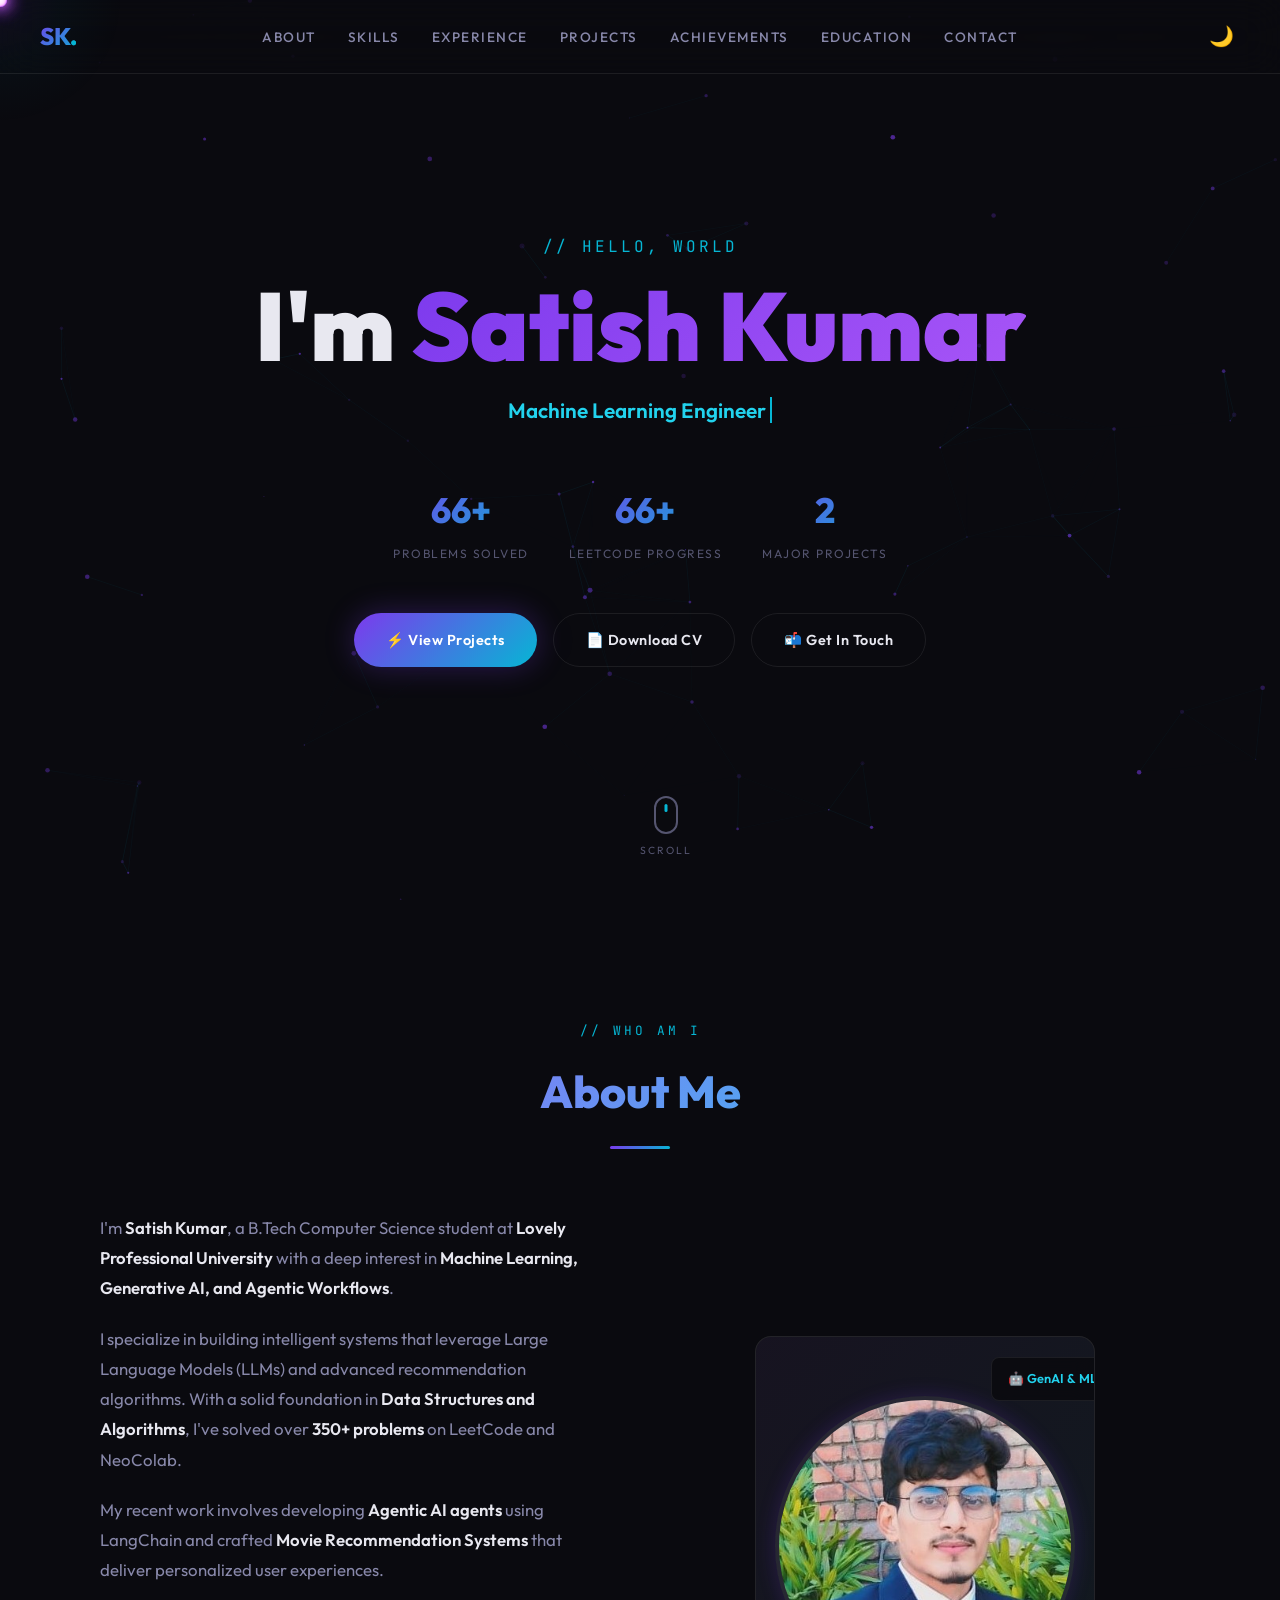
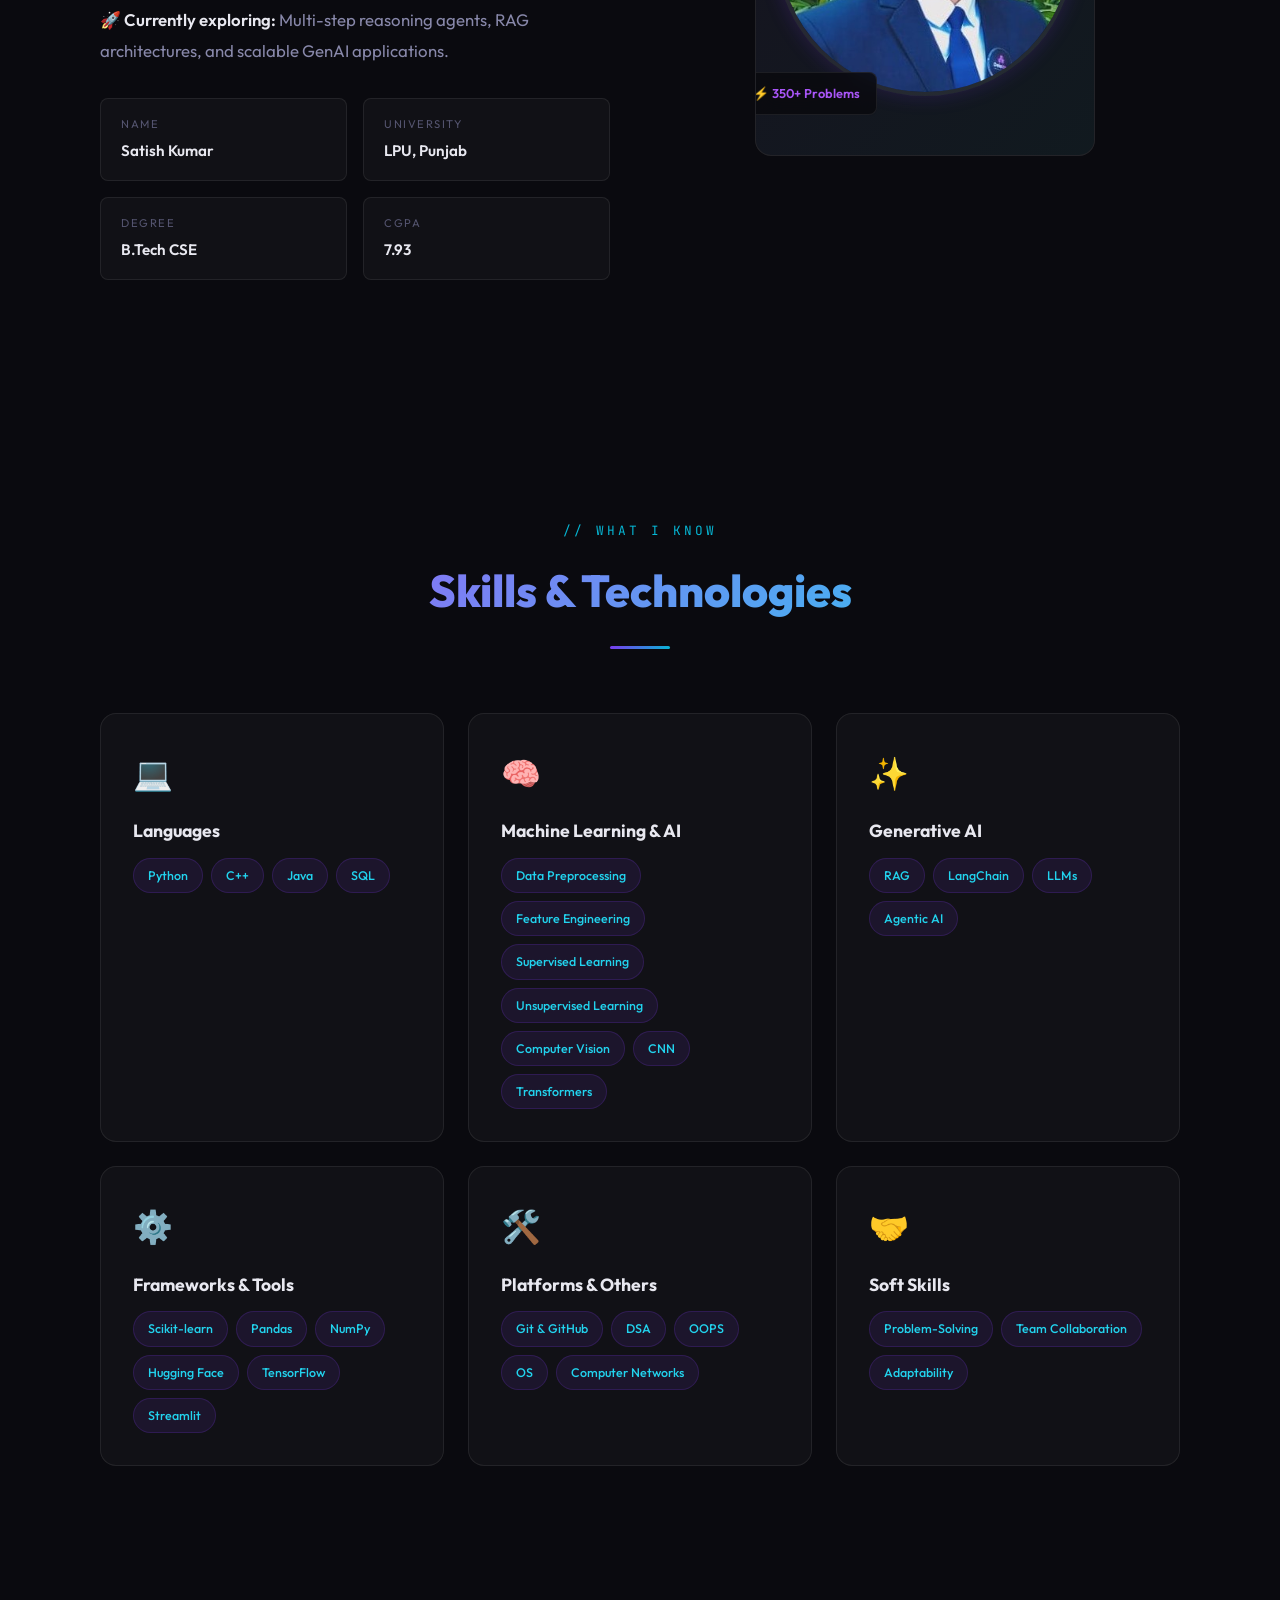
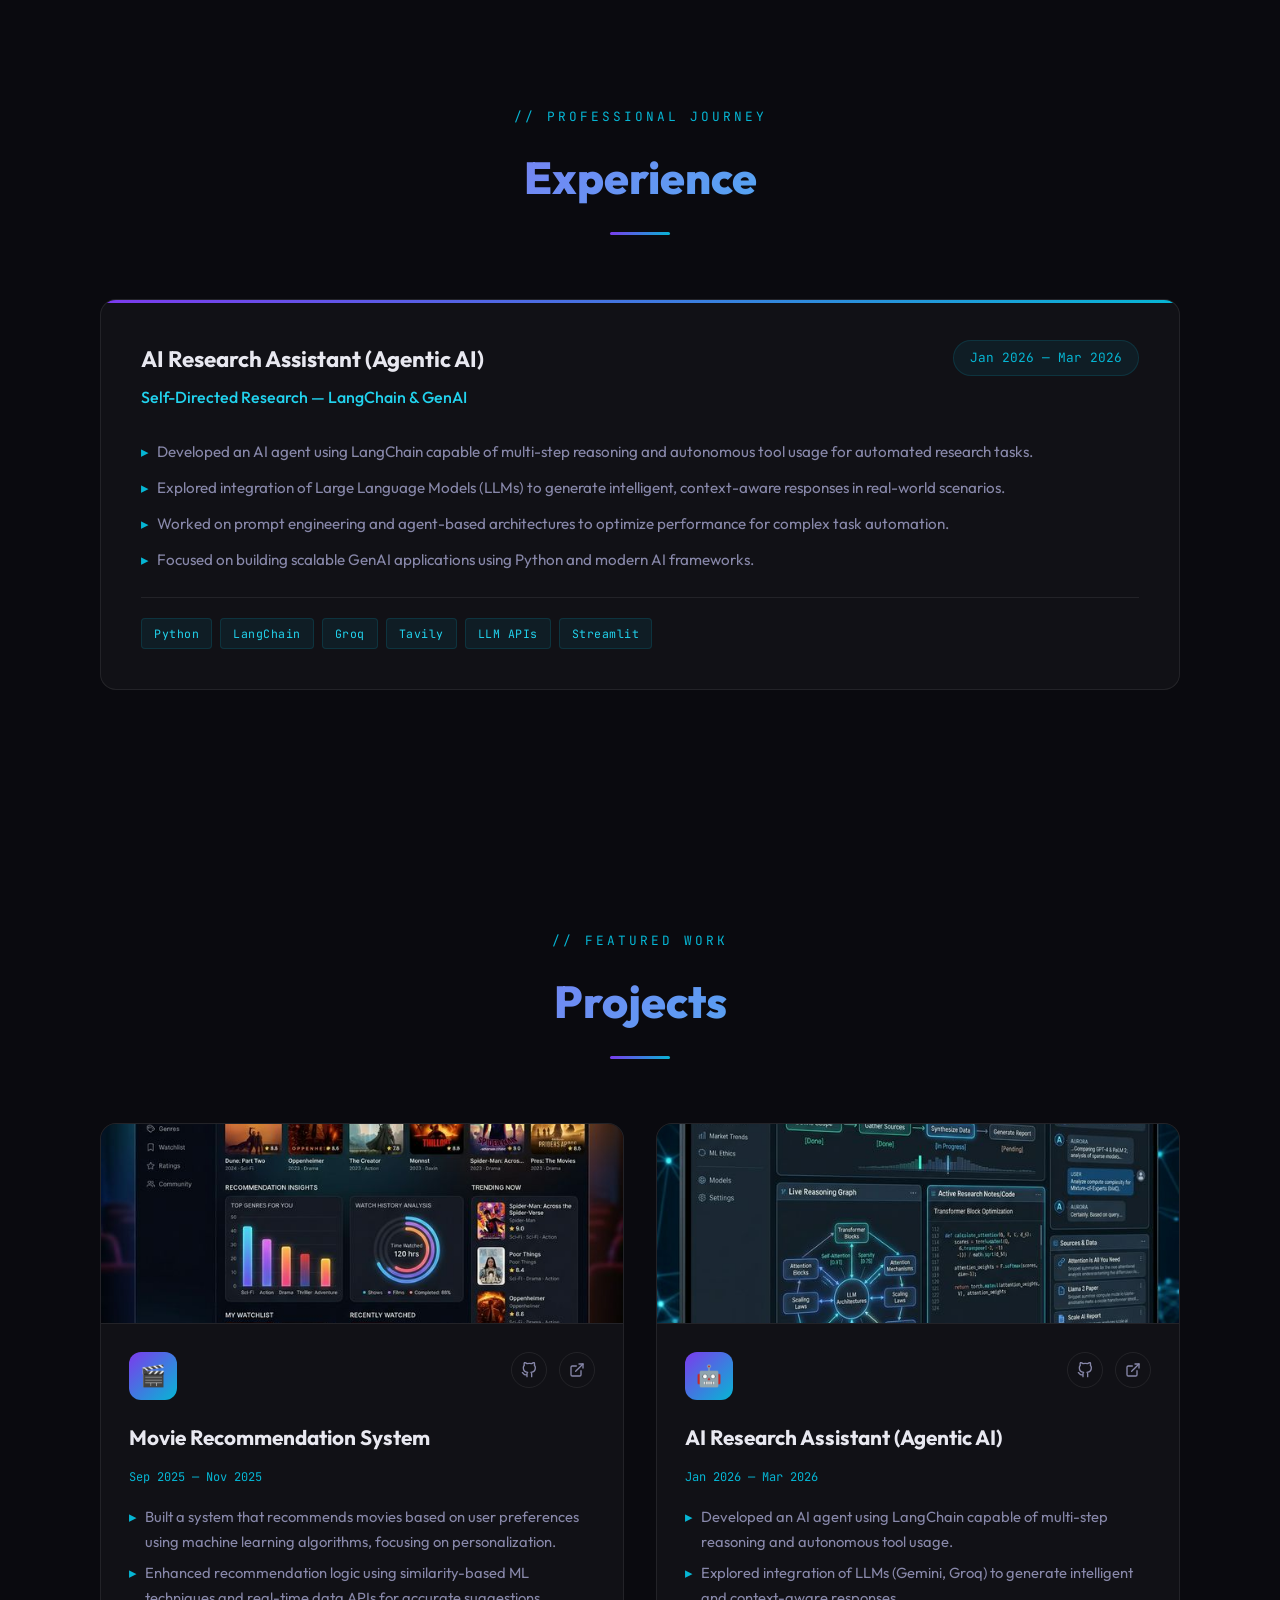
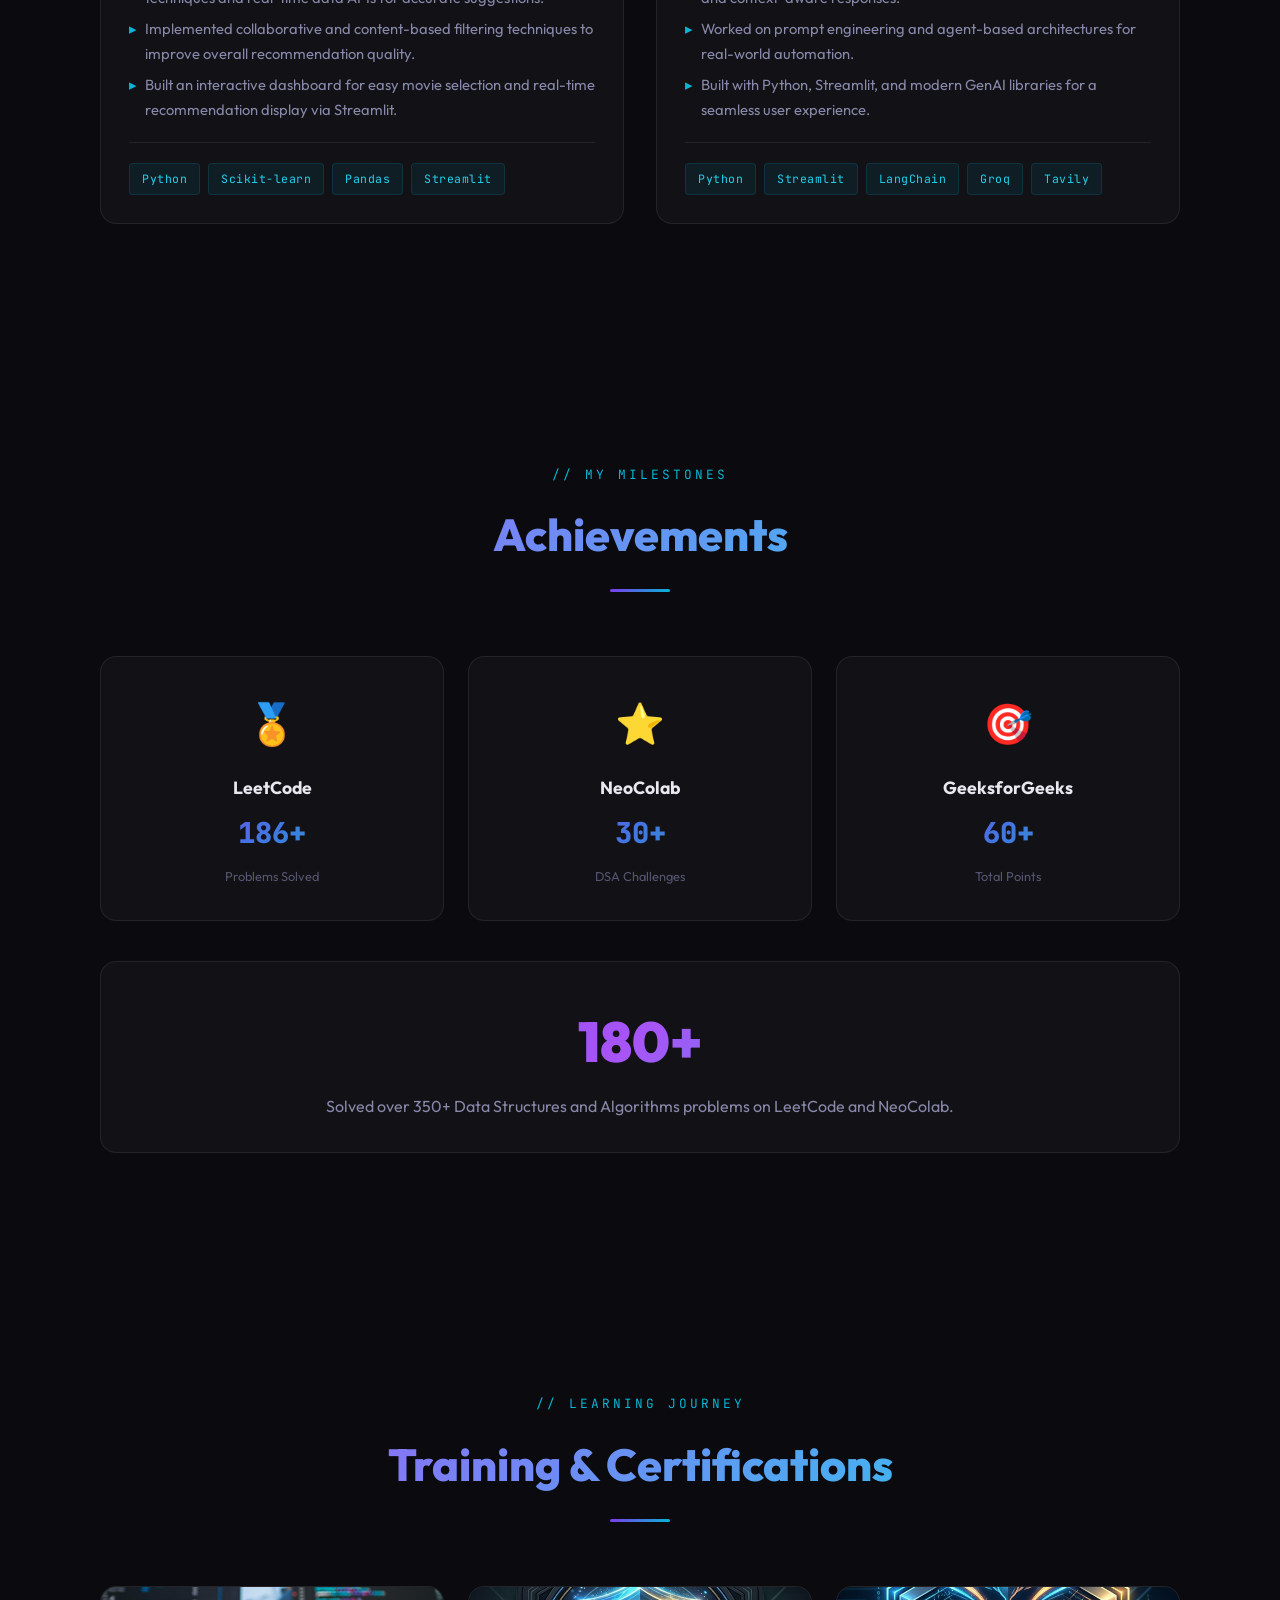
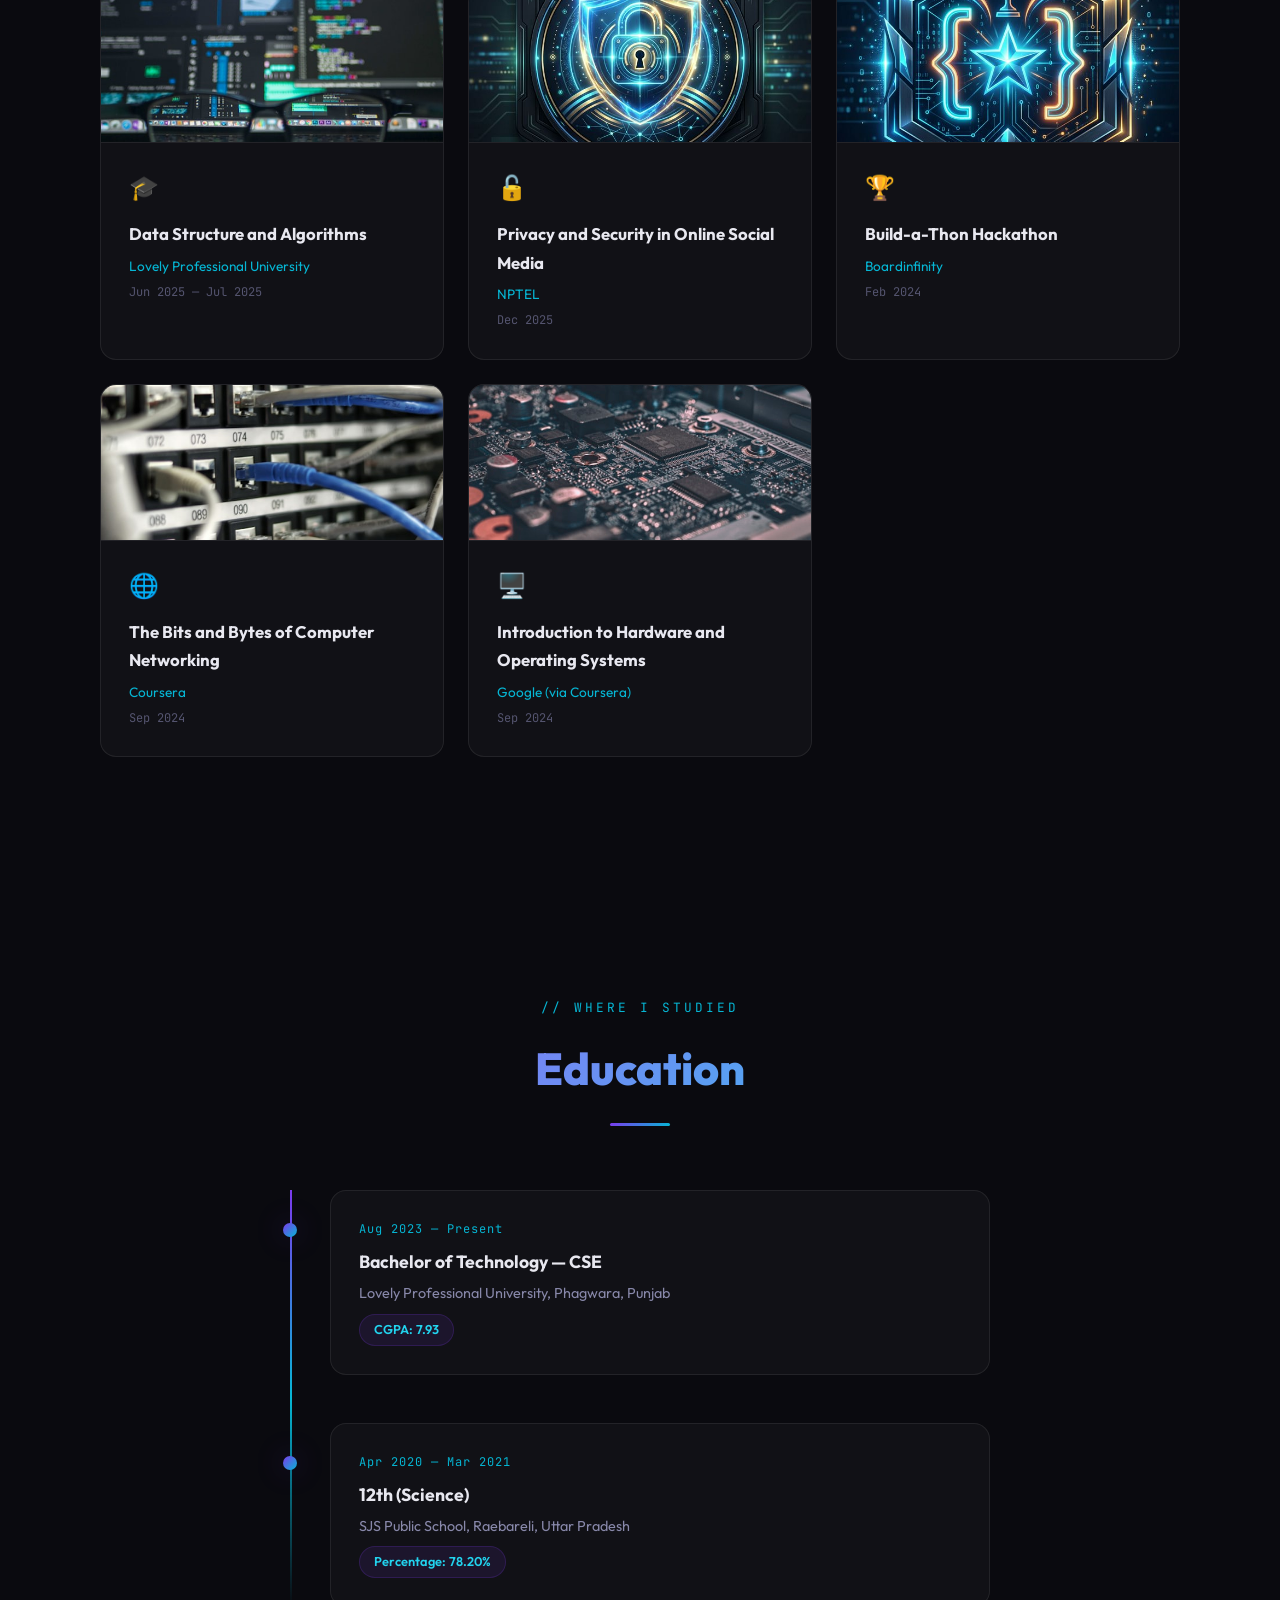
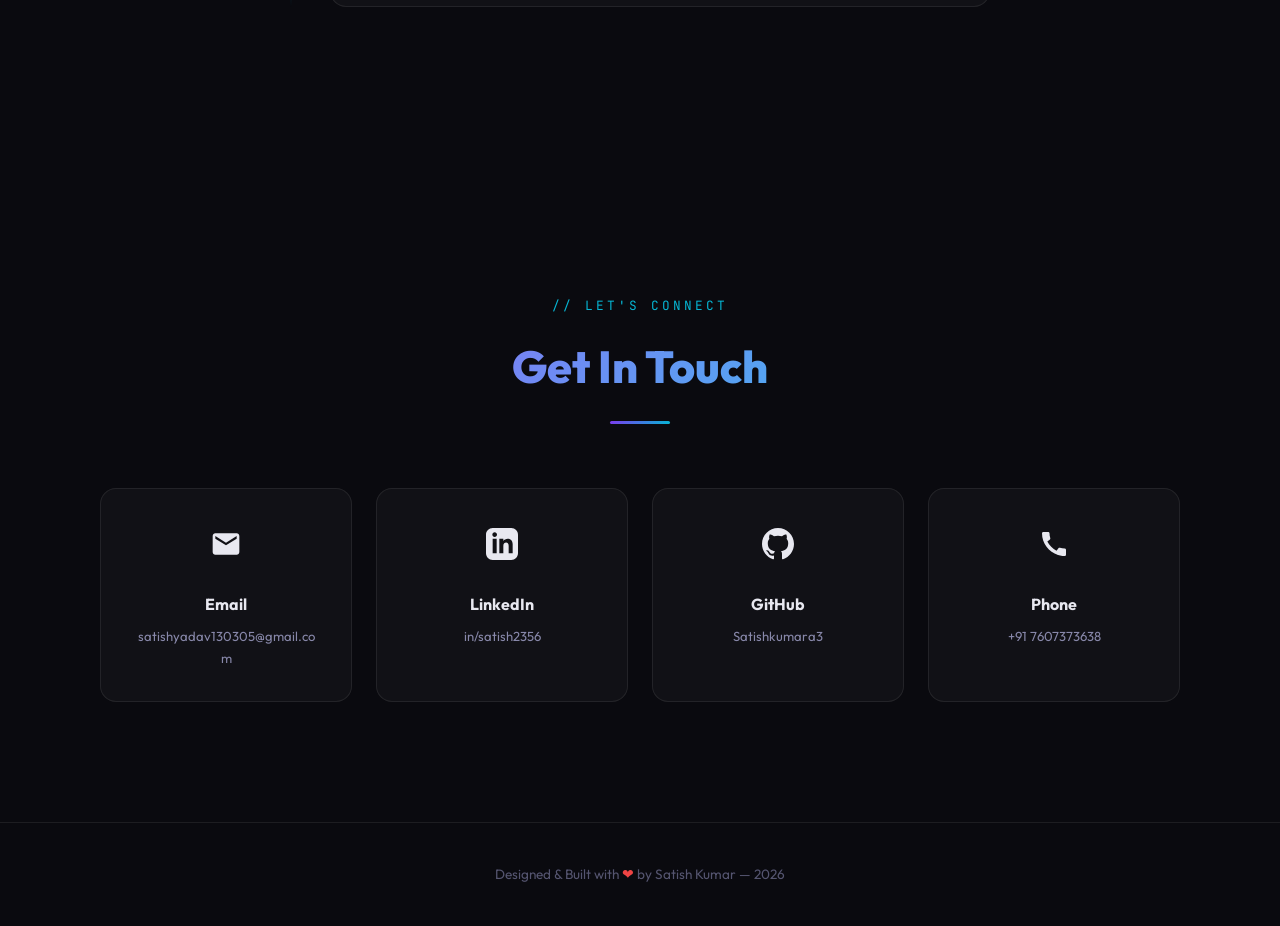
==== commit b2e50fd6: "Replace cv.pdf with satish_final_cv.pdf and update references" ====
--- a/portfolio/index.html
+++ b/portfolio/index.html
@@ -71,7 +71,7 @@
 
             <div class="hero-cta">
                 <a href="#projects" class="btn btn-primary">⚡ View Projects</a>
-                <a href="cv.pdf" download class="btn btn-outline">📄 Download CV</a>
+                <a href="satish_final_cv.pdf" download class="btn btn-outline">📄 Download CV</a>
                 <a href="#contact" class="btn btn-outline">📬 Get In Touch</a>
             </div>
         </div>
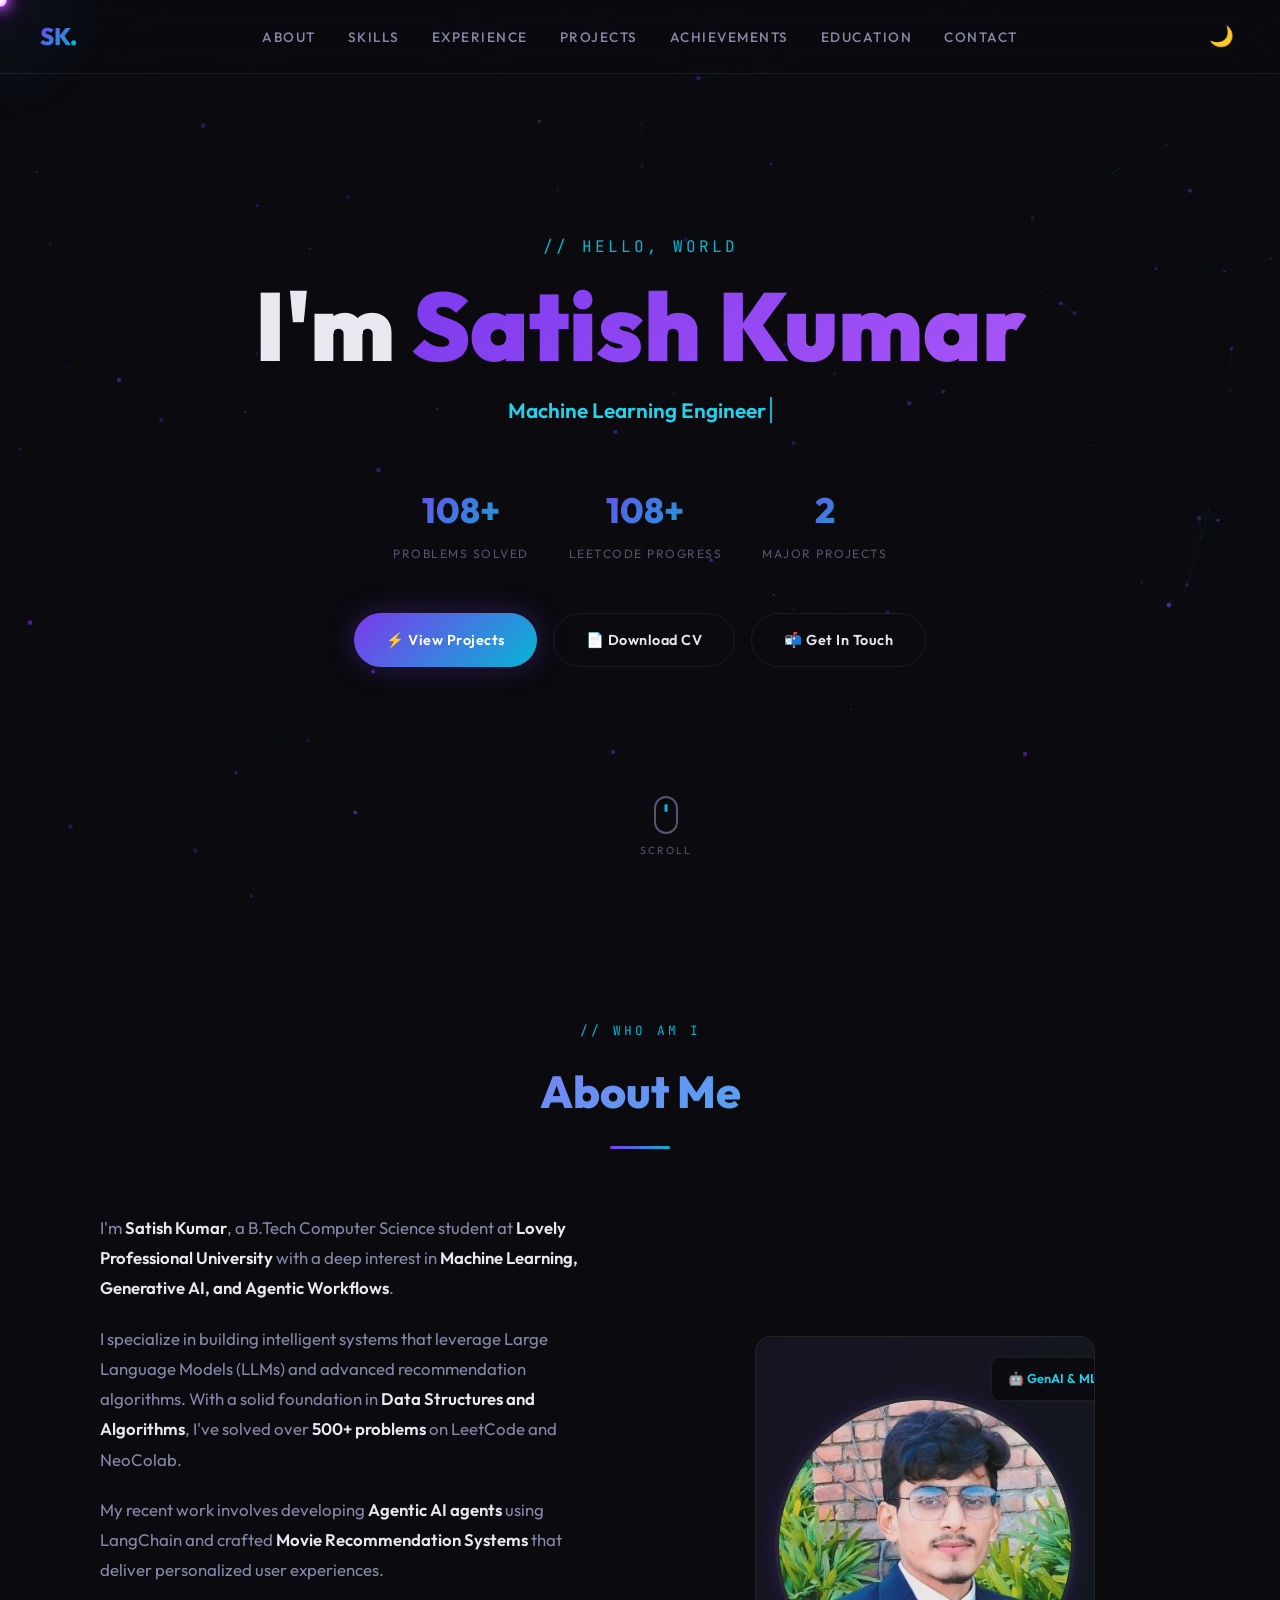
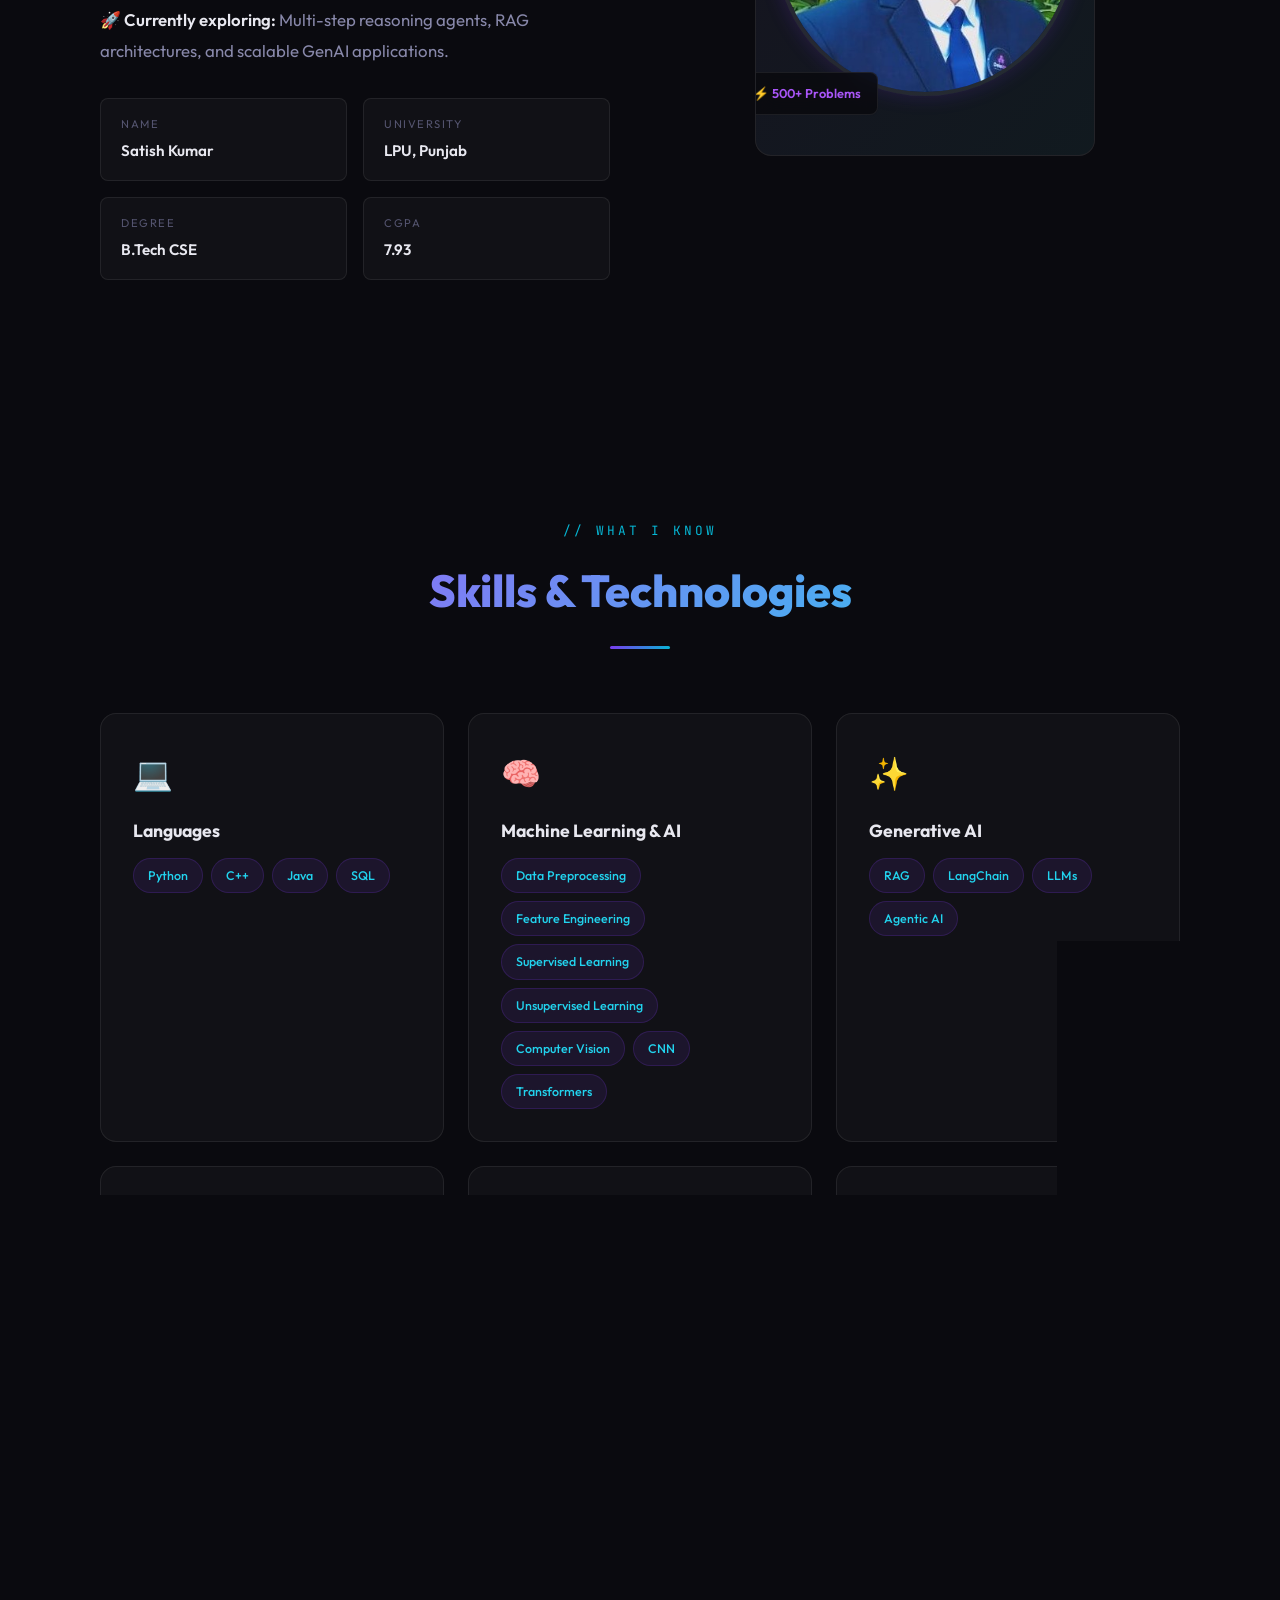
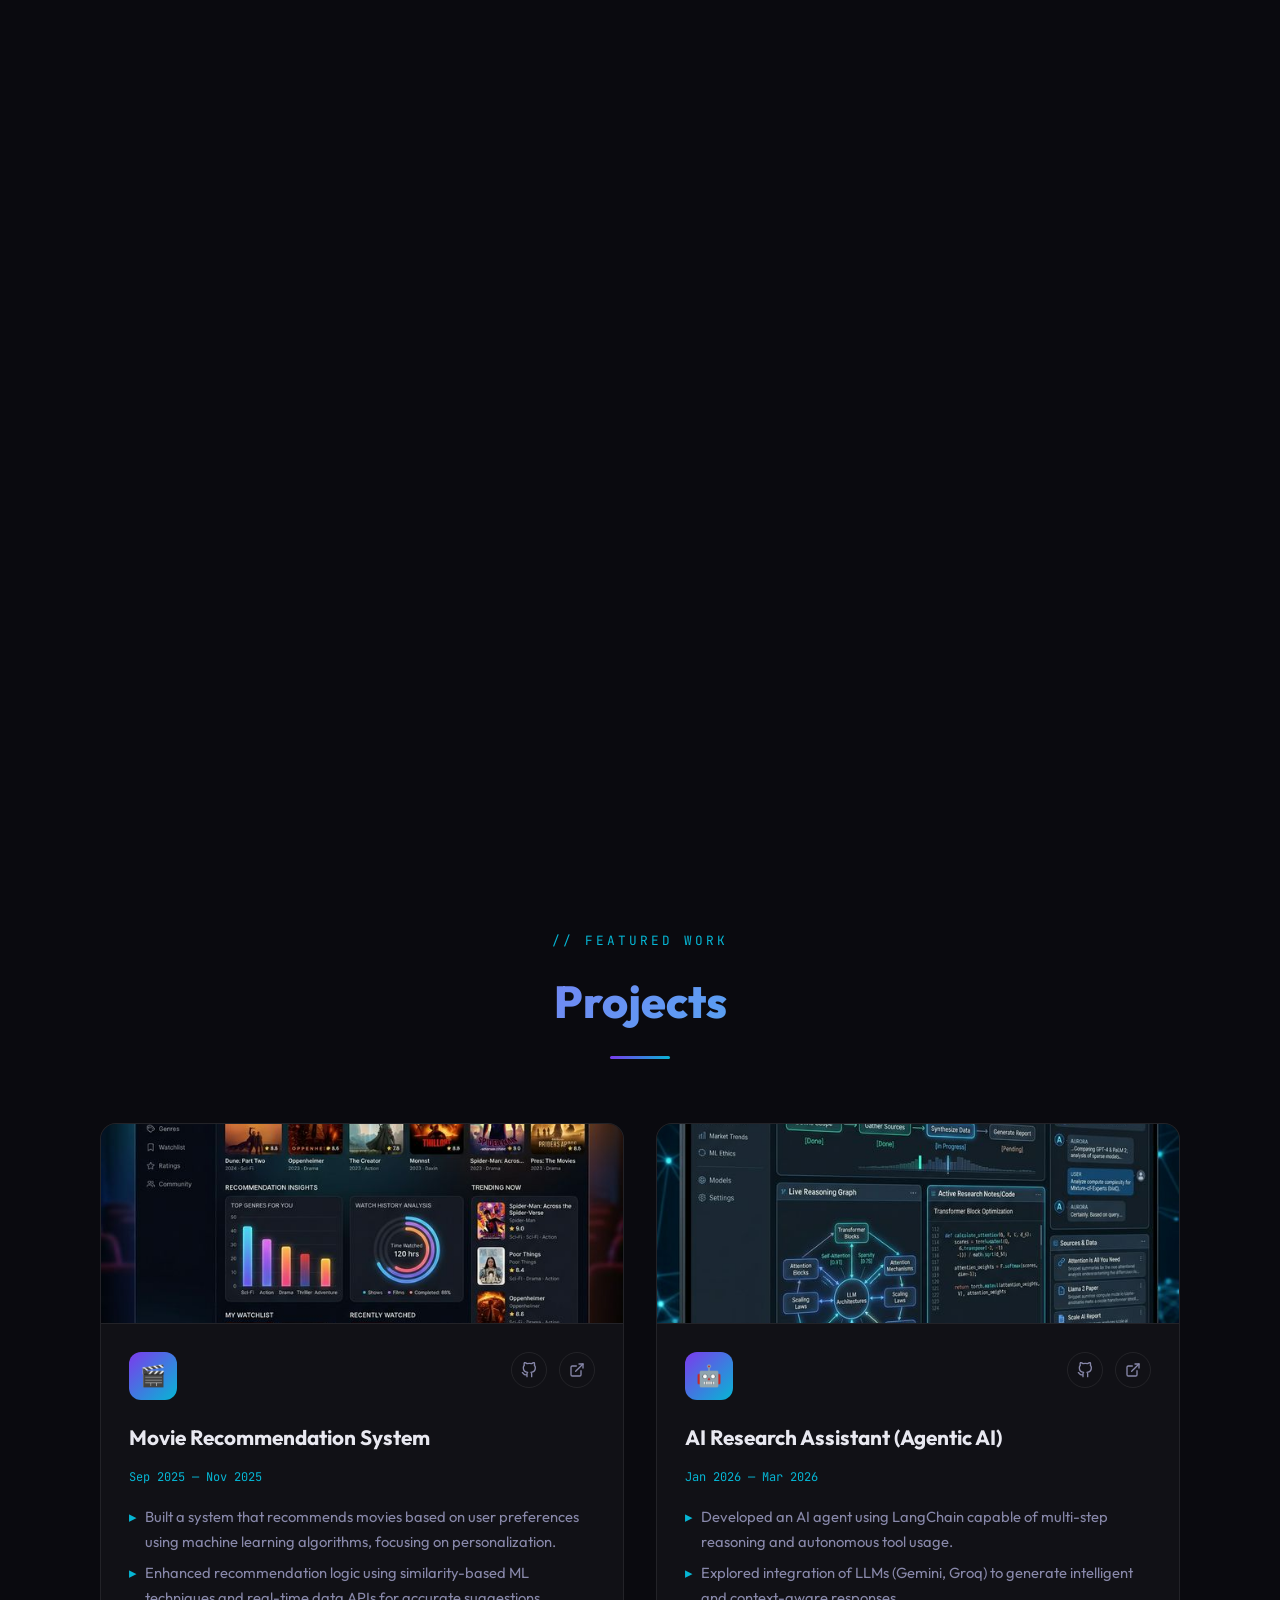
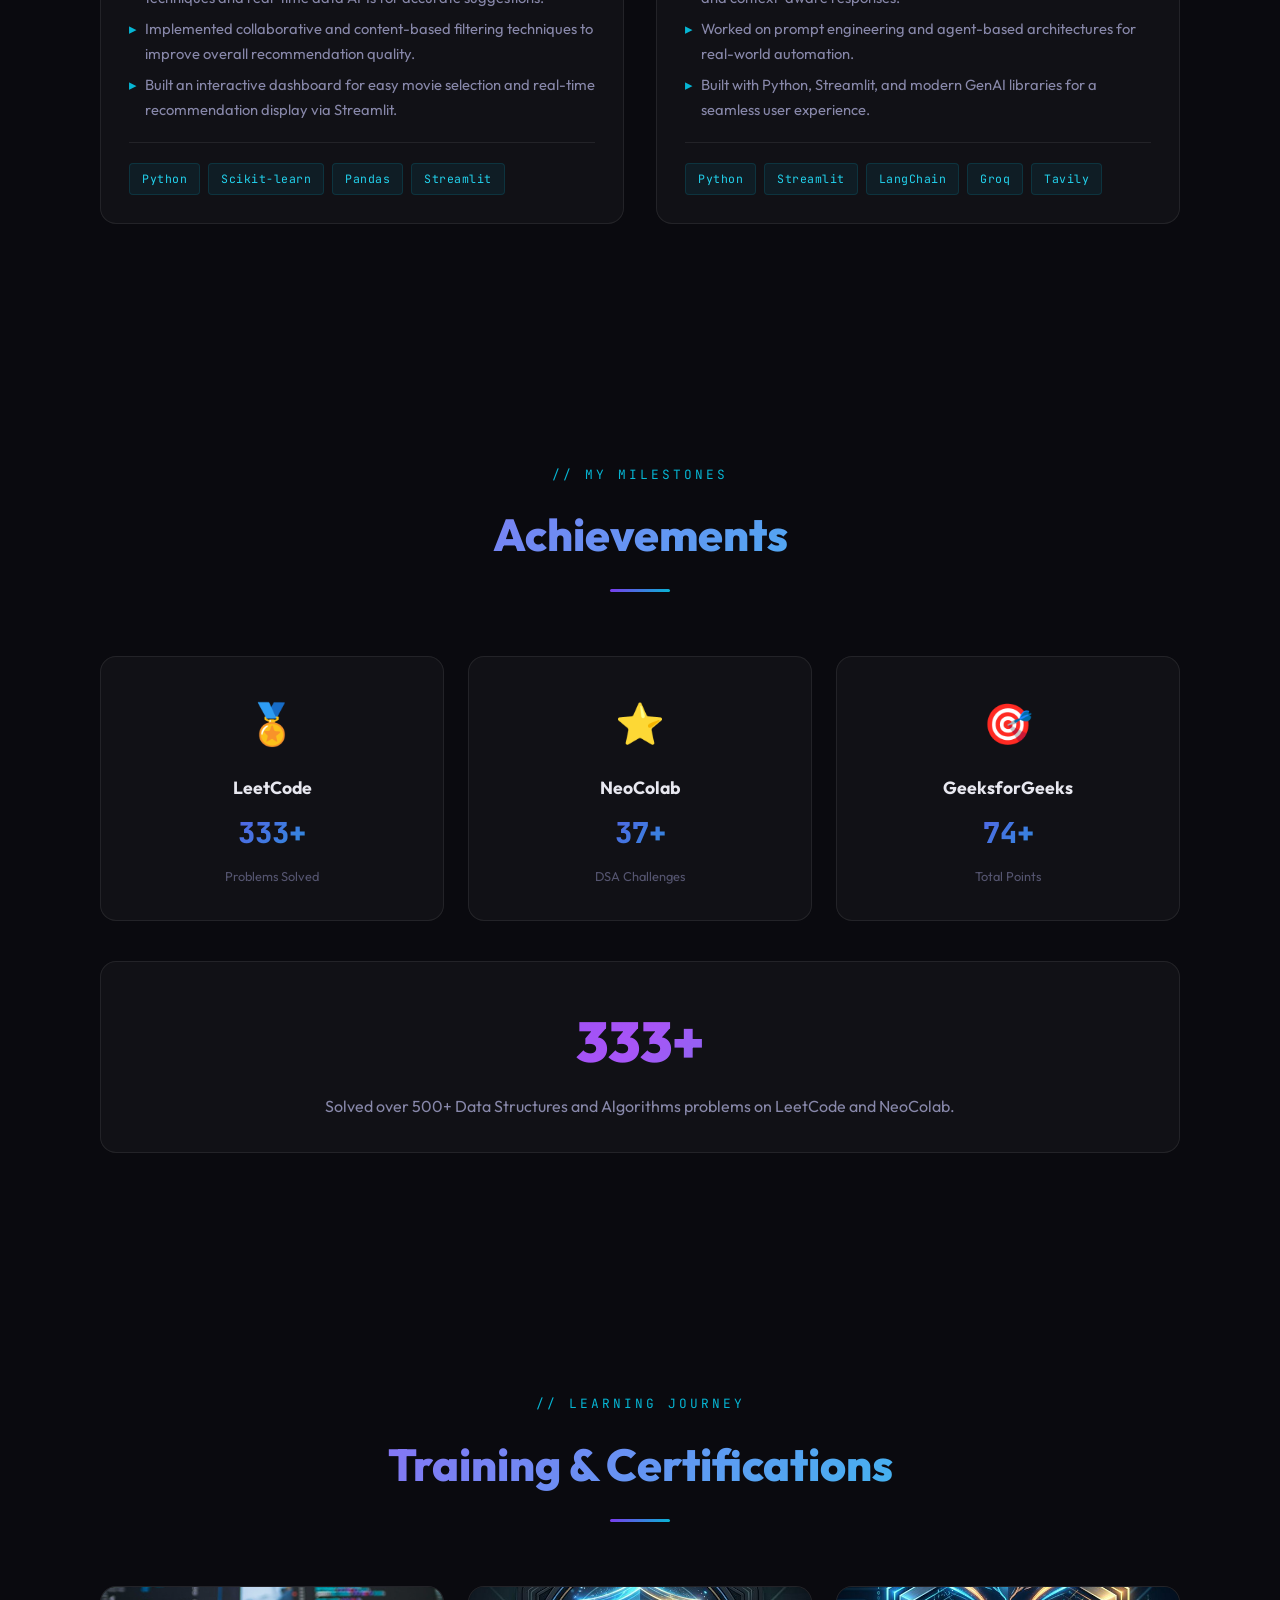
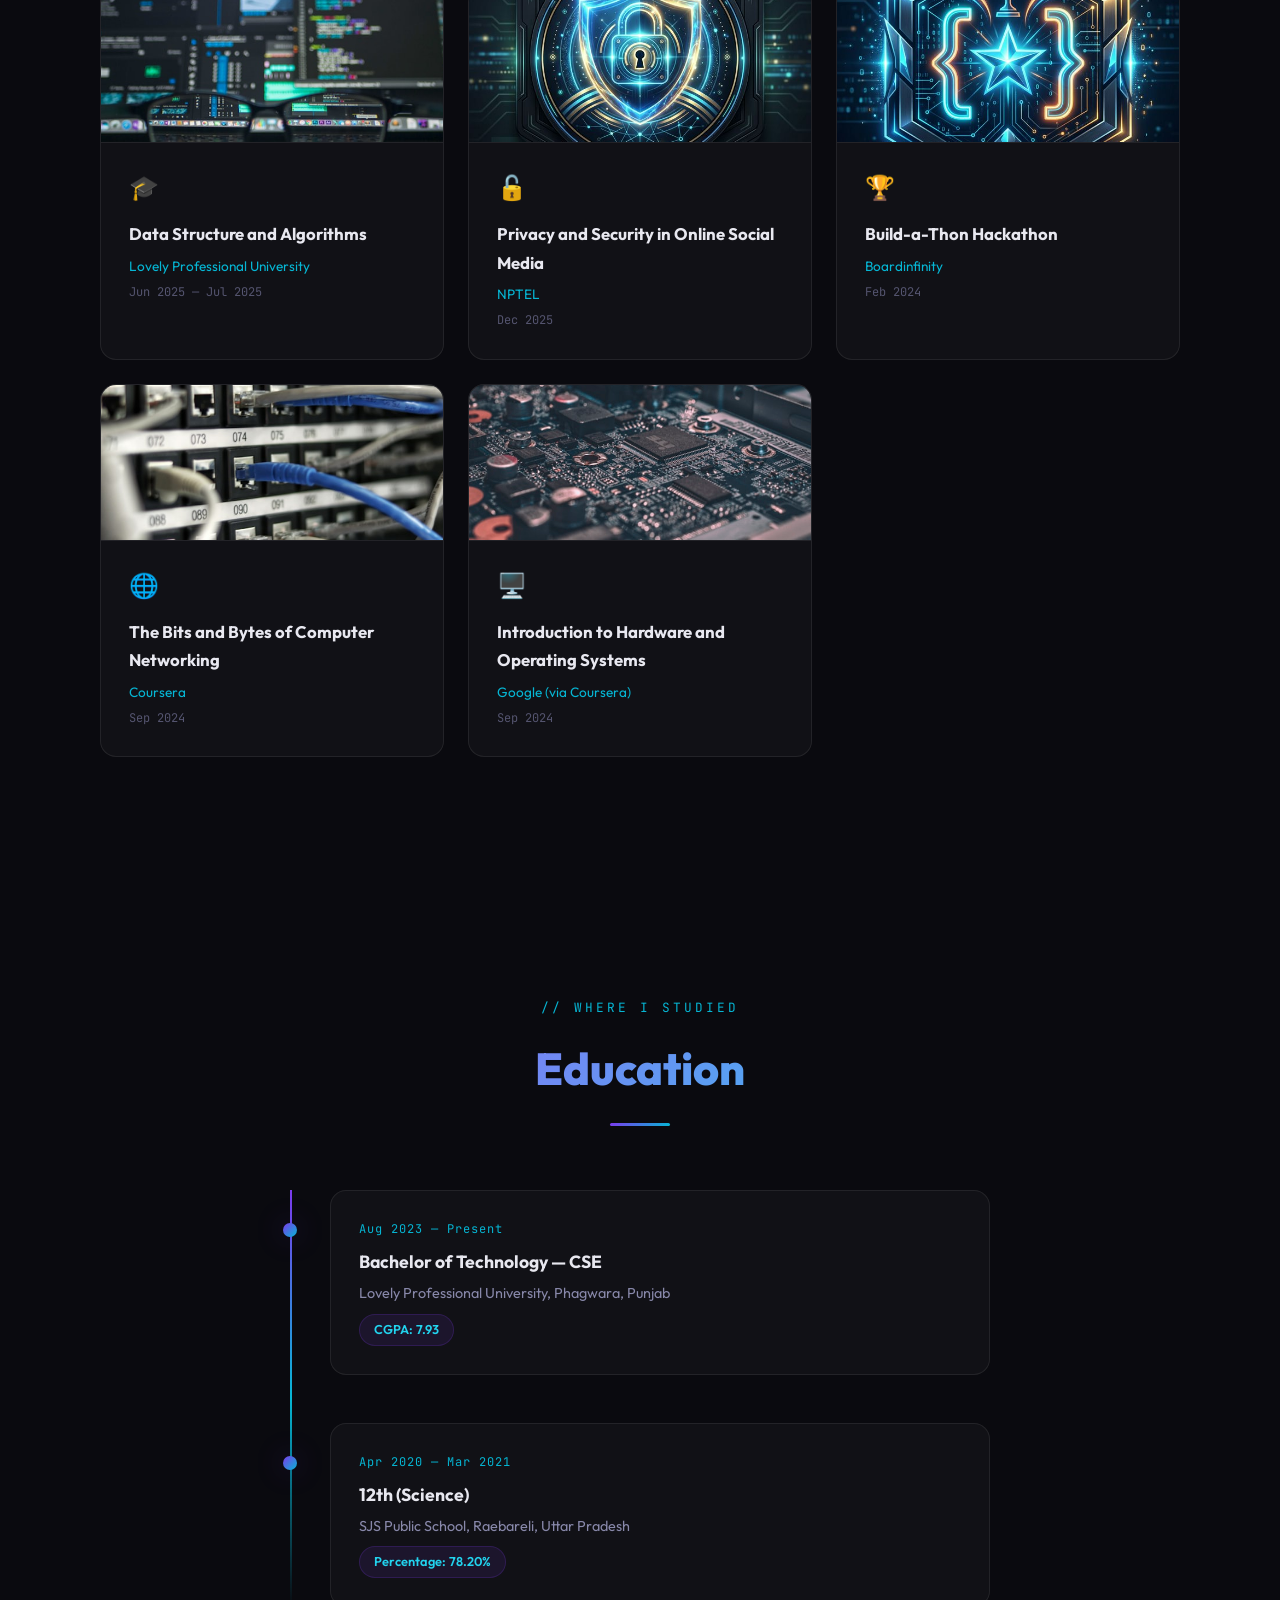
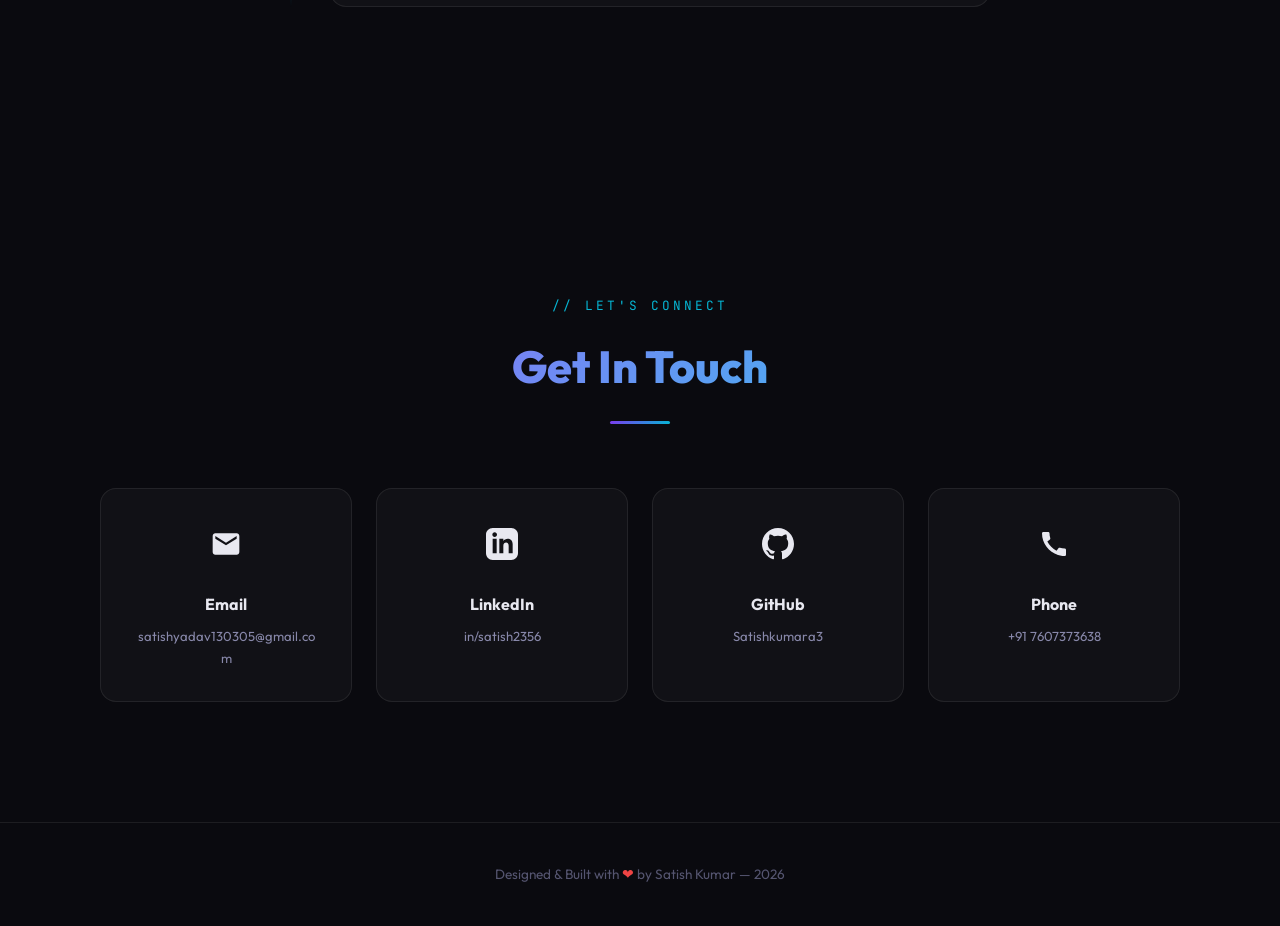
==== commit b81be662: "Update problems solved count from 350+ to 500+" ====
--- a/portfolio/index.html
+++ b/portfolio/index.html
@@ -56,11 +56,11 @@
 
             <div class="hero-stats">
                 <div class="hero-stat">
-                    <div class="hero-stat-value" data-count="350" data-suffix="+">0</div>
+                    <div class="hero-stat-value" data-count="500" data-suffix="+">0</div>
                     <div class="hero-stat-label">Problems Solved</div>
                 </div>
                 <div class="hero-stat">
-                    <div class="hero-stat-value" id="hero-lc-rating" data-count="350" data-suffix="+">0</div>
+                    <div class="hero-stat-value" id="hero-lc-rating" data-count="500" data-suffix="+">0</div>
                     <div class="hero-stat-label">LeetCode Progress</div>
                 </div>
                 <div class="hero-stat">
@@ -101,7 +101,7 @@
                     I specialize in building intelligent systems that leverage Large Language Models (LLMs) and
                     advanced recommendation algorithms. With a solid foundation in <strong>Data Structures and
                         Algorithms</strong>,
-                    I've solved over <strong>350+ problems</strong> on LeetCode and NeoColab.
+                    I've solved over <strong>500+ problems</strong> on LeetCode and NeoColab.
                 </p>
                 <p>
                     My recent work involves developing <strong>Agentic AI agents</strong> using LangChain and
@@ -139,7 +139,7 @@
                             onerror="this.style.display='none'; this.parentElement.textContent='SK';" />
                     </div>
                     <div class="floating-badge">🤖 GenAI & ML</div>
-                    <div class="floating-badge">⚡ 350+ Problems</div>
+                    <div class="floating-badge">⚡ 500+ Problems</div>
                 </div>
             </div>
         </div>
@@ -387,7 +387,7 @@
                 style="transition-delay: 0.1s">
                 <span class="achievement-icon">🏅</span>
                 <h3>LeetCode</h3>
-                <div class="achievement-rating" id="ach-lc-rating" data-count="350" data-suffix="+">0</div>
+                <div class="achievement-rating" id="ach-lc-rating" data-count="500" data-suffix="+">0</div>
                 <p class="achievement-label" id="ach-lc-label">Problems Solved</p>
             </a>
 
@@ -407,8 +407,8 @@
         </div>
 
         <div class="achievement-total reveal" style="transition-delay: 0.4s">
-            <div class="achievement-total-value" data-count="350" data-suffix="+">0</div>
-            <p class="achievement-total-label">Solved over 350+ Data Structures and Algorithms problems on LeetCode and
+            <div class="achievement-total-value" data-count="500" data-suffix="+">0</div>
+            <p class="achievement-total-label">Solved over 500+ Data Structures and Algorithms problems on LeetCode and
                 NeoColab.</p>
         </div>
     </section>
@@ -552,4 +552,4 @@
     <script src="script.js"></script>
 </body>
 
-</html>+</html>
